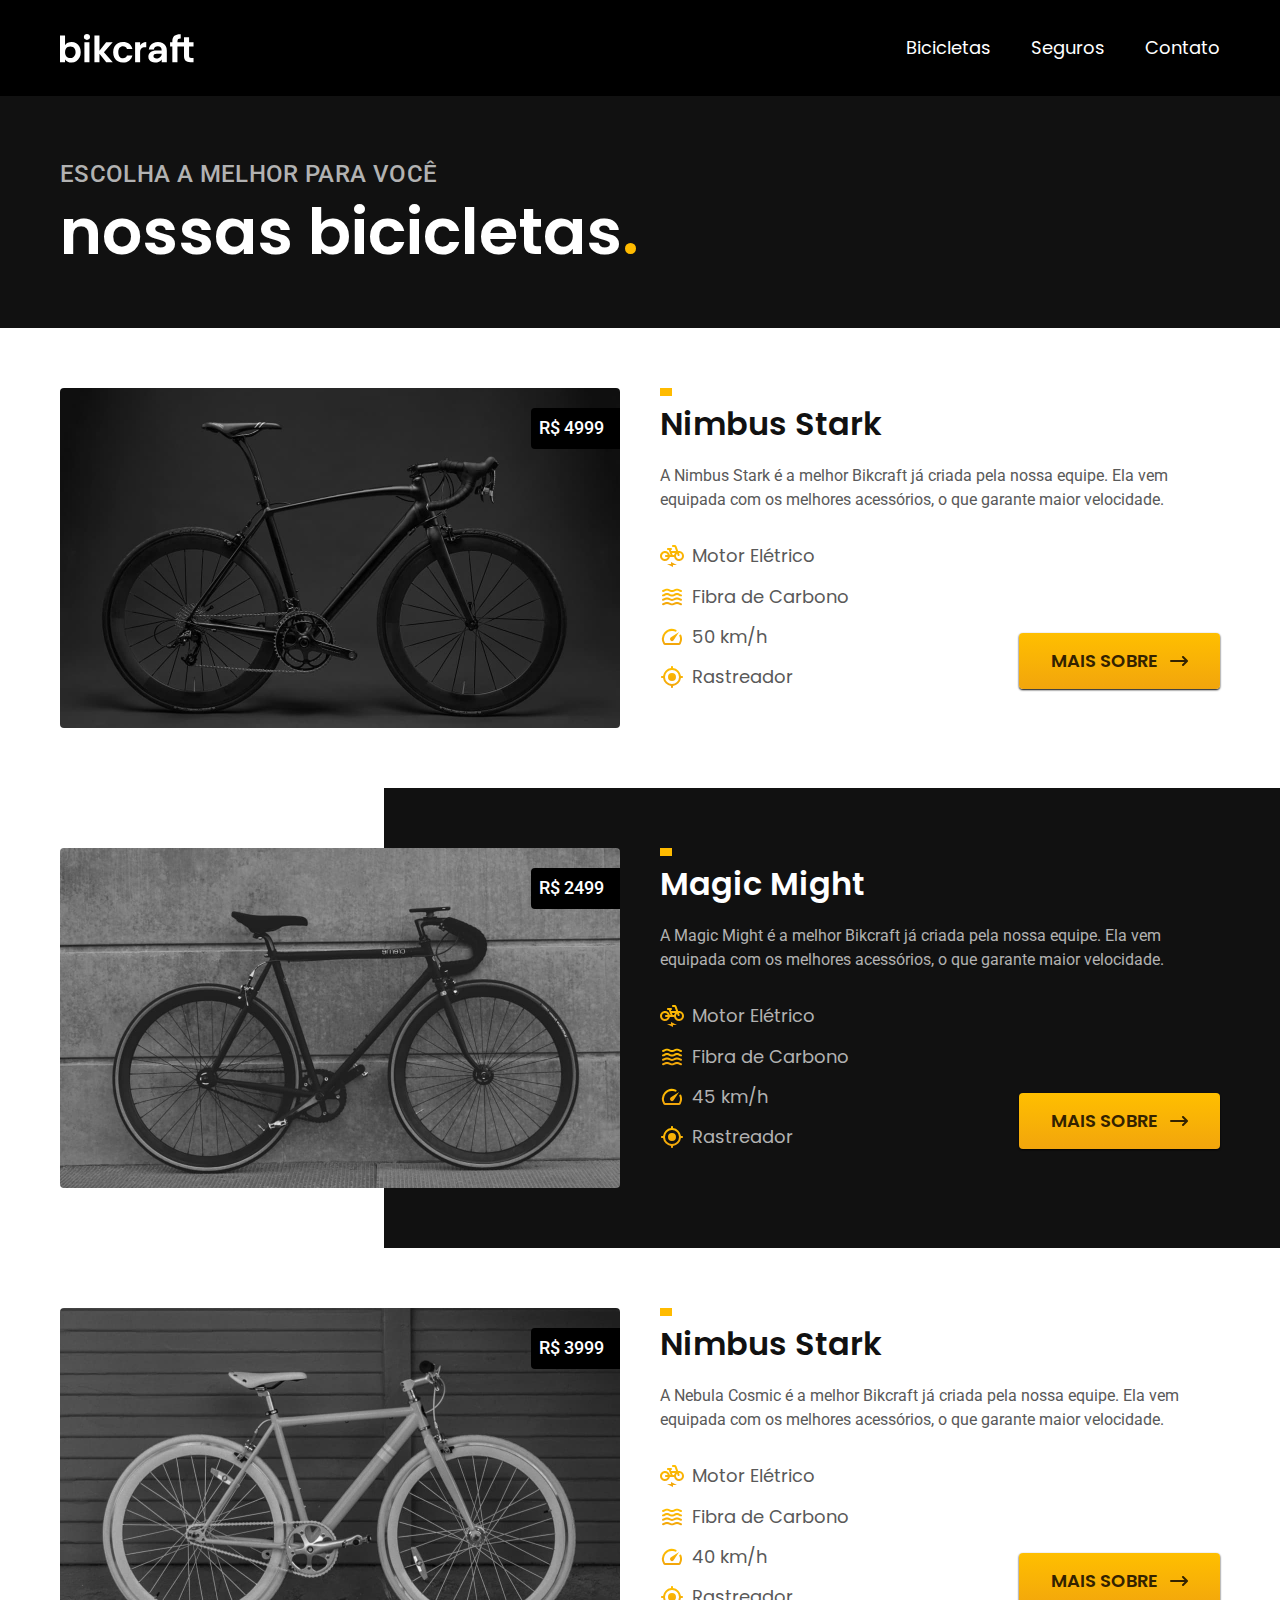
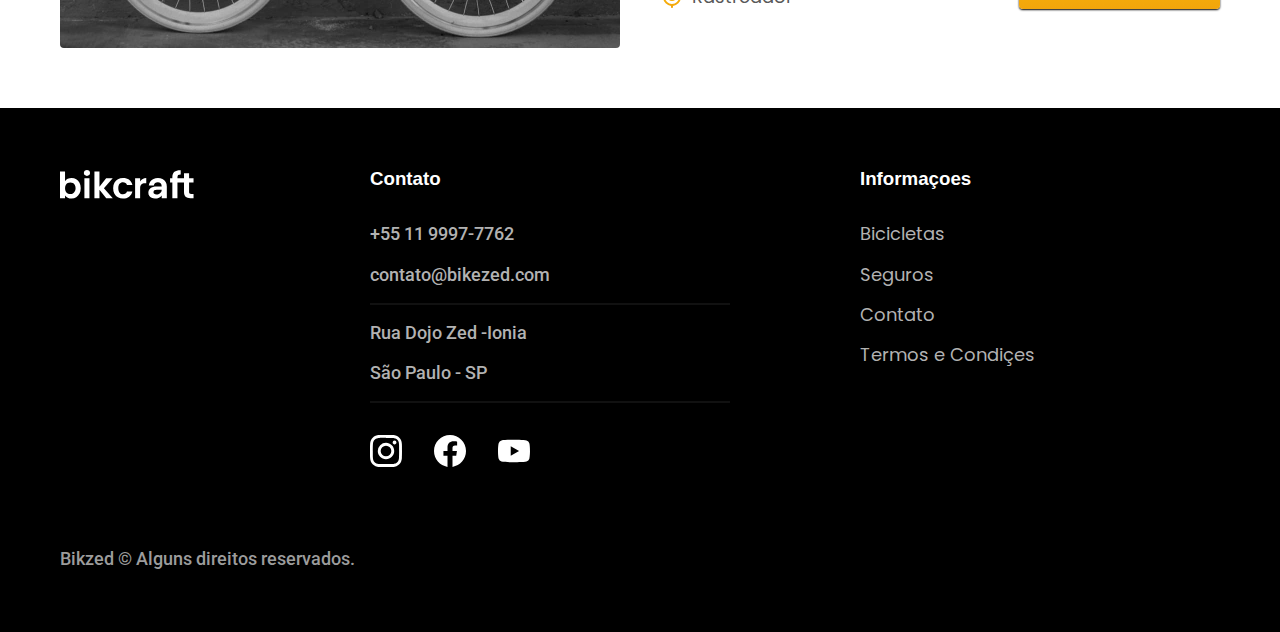
==== bicicletas.html @ a4b007c2 "commit update" ====
<!DOCTYPE html>
<html lang="pt-br">

<head>
  <meta charset="UTF-8">

  <meta name="viewport" content="width=device-width, initial-scale=1.0">
  <title>Bicicletas | Bikzed</title>
  <meta name="description" content="Termos e Condições">

  <link rel="stylesheet" href="./CSS/style.css">

  <link rel="preconnect" href="https://fonts.googleapis.com">
  <link rel="preconnect" href="https://fonts.gstatic.com" crossorigin>
  <link href="https://fonts.googleapis.com/css2?family=Merriweather:wght@900&family=Poppins:wght@400;600&family=Roboto:wght@400;500&display=swap" rel="stylesheet">
</head>

<body id="bicicletas">
  <header class="header-bg">
    <div class="header container">
      <a href="./index.html">
        <img src="./img/bikcraft.svg" alt=" Bikezed">
      </a>

      <nav aria-label="primaria">
        <ul class="header-menu font-1-m cor-0">
          <li> <a href="bicicletas.html">Bicicletas</a></li>
          <li> <a href="/">Seguros </a></li>
          <li> <a href="/">Contato</a></li>
        </ul>
    </div>
    </nav>
  </header>

  <main>
    <div class="titulo-bg">
      <div class="titulo container">
        <p class="font-2-l-b cor-5">ESCOLHA A MELHOR PARA VOCÊ
        </p>
        <h1 class="font-1-xxl cor-0">nossas bicicletas<span class="cor-p1">.</span></h1>
      </div>
    </div>


    <div class="bicicleta container">
      <div class="bicicletas-imagem">
        <img src="./img/bicicletas/nimbus.jpg" alt="Bicicleta-preta">
        <span class="font-2-m cor-0">R$ 4999</span>
      </div>
      <div class="bicicletas-conteudo">
        <h2 class="font-1-xl">Nimbus Stark</h2>
        <p class="font-2-s cor-8">A Nimbus Stark é a melhor Bikcraft já criada pela nossa equipe. Ela vem equipada com os melhores acessórios, o que garante maior velocidade.</p>
        <ul class="font-1-m cor-8">
          <li> <img src="./img/icones/eletrica.svg" alt="">
            Motor Elétrico</li>
          <li> <img src="./img/icones/carbono.svg" alt="">
            Fibra de Carbono</li>
          <li> <img src="./img/icones/velocidade.svg" alt="">
            50 km/h</li>
          <li> <img src="./img/icones/rastreador.svg" alt="">
            Rastreador</li>
        </ul>
        <a class="botao seta" href="/">MAIS SOBRE</a>
      </div>
    </div>



    <div class="bicicletas-bg">
      <div class="bicicleta container">
        <div class="bicicletas-imagem">
          <img src="./img/bicicletas/magic.jpg" alt="Bicicleta-preta">
          <span class="font-2-m cor-0">R$ 2499</span>
        </div>
        <div class="bicicletas-conteudo">
          <h2 class="font-1-xl cor-0">Magic Might</h2>
          <p class="font-2-s cor-5">A Magic Might é a melhor Bikcraft já criada pela nossa equipe. Ela vem equipada com os melhores acessórios, o que garante maior velocidade.</p>
          <ul class="font-1-m cor-5">
            <li> <img src="./img/icones/eletrica.svg" alt="">
              Motor Elétrico</li>
            <li> <img src="./img/icones/carbono.svg" alt="">
              Fibra de Carbono</li>
            <li> <img src="./img/icones/velocidade.svg" alt="">
              45 km/h</li>
            <li> <img src="./img/icones/rastreador.svg" alt="">
              Rastreador</li>
          </ul>
          <a class="botao seta" href="/">MAIS SOBRE</a>
        </div>
      </div>
    </div>



    <div class="bicicleta container">
      <div class="bicicletas-imagem">
        <img src="./img/bicicletas/nebula.jpg" alt="Bicicleta-preta">
        <span class="font-2-m cor-0">R$ 3999</span>
      </div>
      <div class="bicicletas-conteudo">
        <h2 class="font-1-xl">Nimbus Stark</h2>
        <p class="font-2-s cor-8">A Nebula Cosmic é a melhor Bikcraft já criada pela nossa equipe. Ela vem equipada com os melhores acessórios, o que garante maior velocidade.</p>
        <ul class="font-1-m cor-8">
          <li> <img src="./img/icones/eletrica.svg" alt="">
            Motor Elétrico</li>
          <li> <img src="./img/icones/carbono.svg" alt="">
            Fibra de Carbono</li>
          <li> <img src="./img/icones/velocidade.svg" alt="">
            40 km/h</li>
          <li> <img src="./img/icones/rastreador.svg" alt="">
            Rastreador</li>
        </ul>
        <a class="botao seta" href="/">MAIS SOBRE</a>
      </div>
    </div>

  </main>

  <footer class="footer-bg">
    <div class="footer container">
      <img src="./bikcraft.svg" alt="bikezed">

      <div class="footer-contato">
        <h3 class="font-2-lb cor-0">Contato</h3>
        <ul class="cor-5 font-2-m">
          <li> <a href="tel:+551199977762">+55 11 9997-7762</a></li>
          <li> <a href="mailto:contato@bikezed.com"> contato@bikezed.com</a>
          <li>
          <li>Rua Dojo Zed -Ionia </li>
          <li> São Paulo - SP </li>
        </ul>
        <div class="footer-redes">
          <a href="./">
            <img src="./img/redes/instagram.svg" alt="">
          </a>
          <a href="./">
            <img src="./img/redes/facebook.svg" alt="">
          </a>
          <a href="./">
            <img src="./img/redes/youtube.svg" alt="">
          </a>
        </div>
      </div>

      <div class="footer-informacoes">
        <h3 class="font-2-lb cor-0">Informaçoes</h3>
        <nav>
          <ul class="font-1-m cor-5">
            <li> <a href="/">Bicicletas</a></li>
            <li> <a href="/">Seguros </a></li>
            <li> <a href="/">Contato</a></li>
            <li> <a href="/">Termos e Condiçes</a></li>
          </ul>
        </nav>
      </div>
      <p class="font-2-m cor-6 footer-copy">Bikzed © Alguns direitos reservados.</p>
    </div>
  </footer>
</body>

</html>
---- CSS/style.css ----
@import "./global/global.css";
@import "./global/header.css";
@import "./global/footer.css";

/*utilidades*/
@import "./utilidades/componentes.css";
@import "./utilidades/tipografia.css";
@import "./utilidades/cores.css";

/*home*/
@import "./home/introducao.css";
@import "./home/tecnologia.css";
@import "./home/parceiros.css";
@import "./home/depoimento.css";

/* Bicicletas*/
@import "./bicicletas/bicicletas-lista.css";
@import "./bicicletas/bicicletas.css";
/* seguros*/
@import "./seguros/seguros.css";

/*Termos*/
@import "./termos/termos.css";
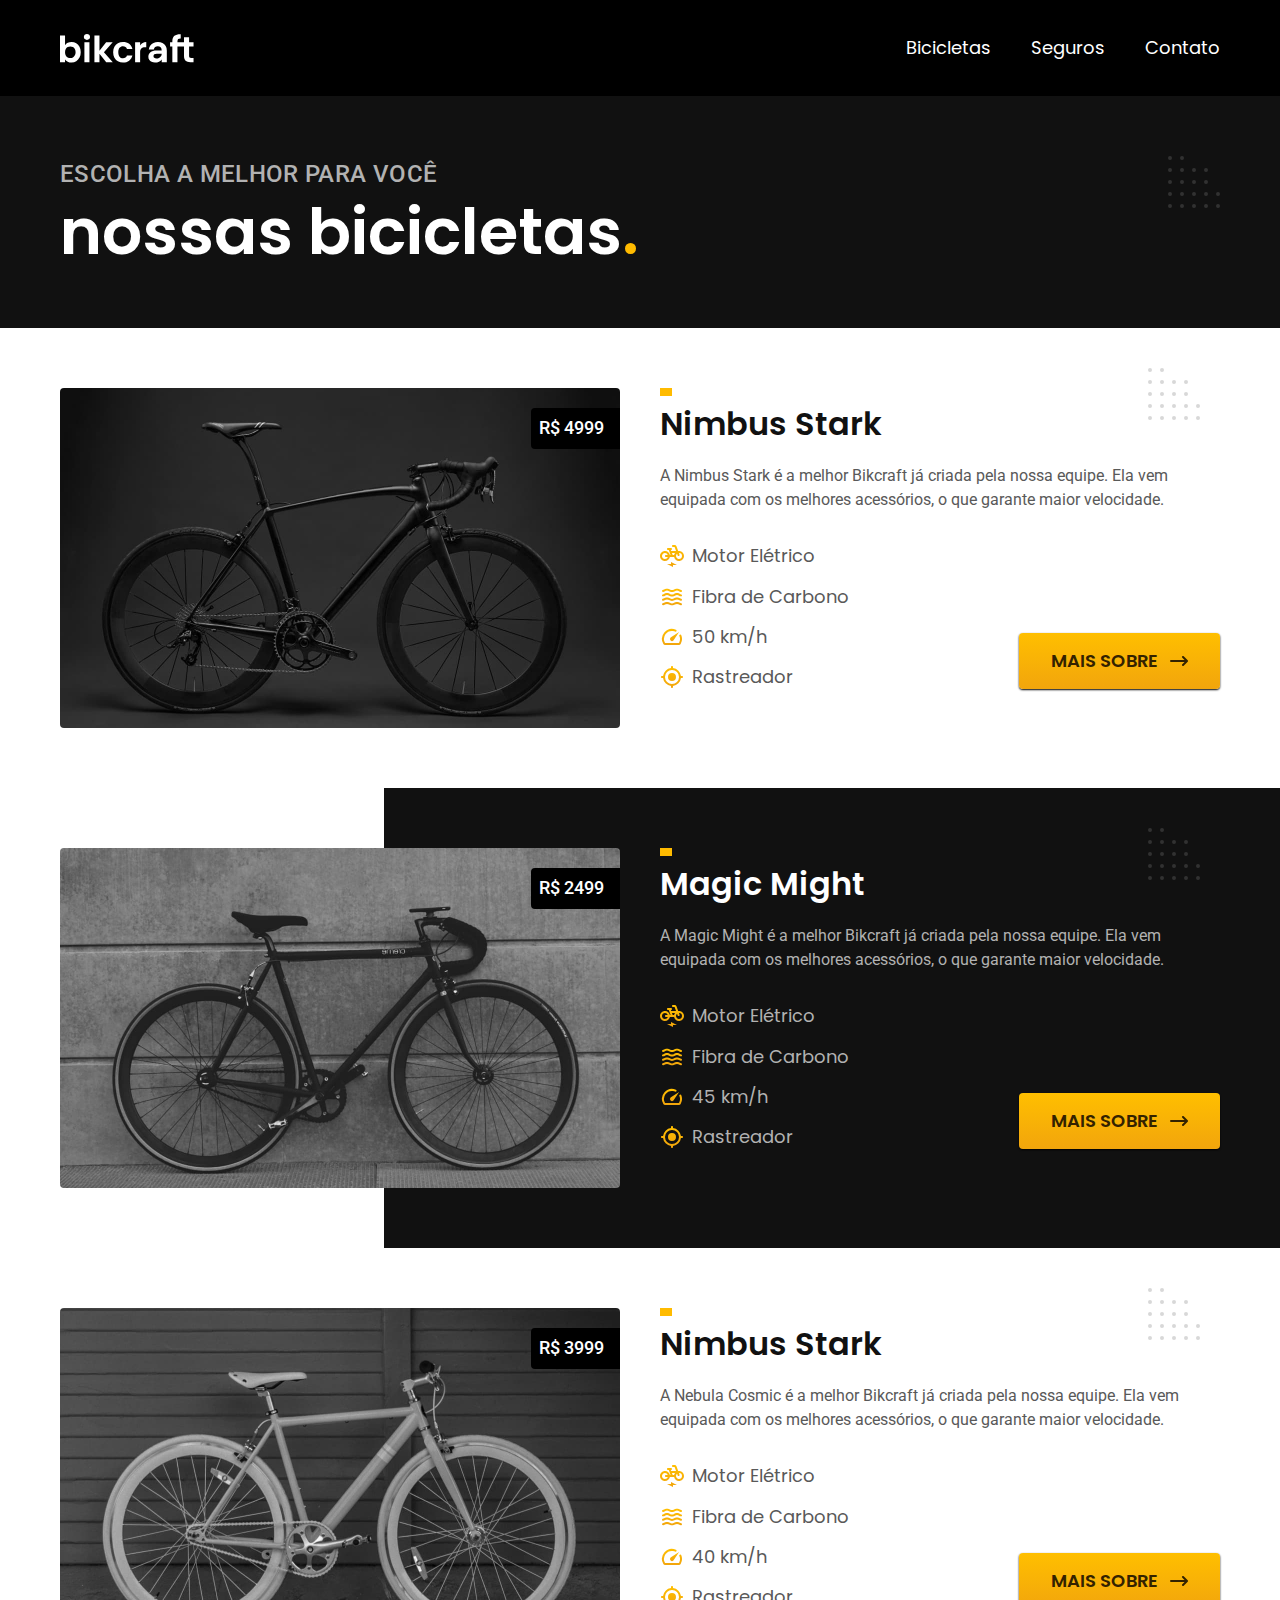
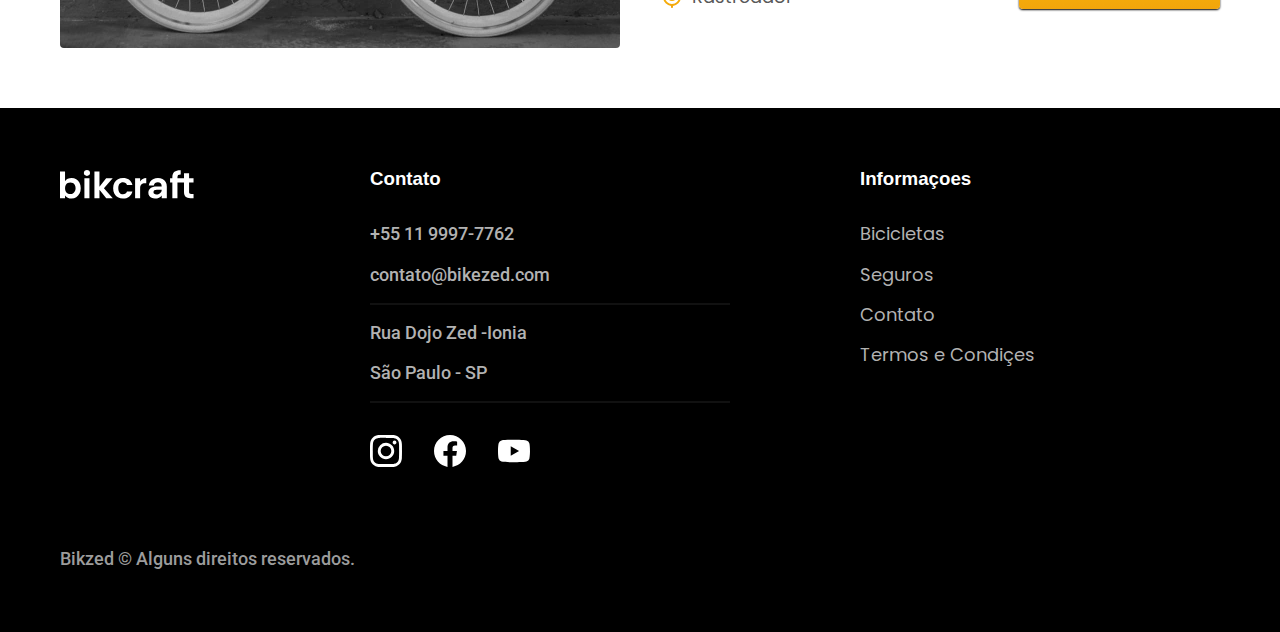
==== commit d0acd068: "commit detalhes" ====
--- a/bicicletas.html
+++ b/bicicletas.html
@@ -8,6 +8,7 @@
   <title>Bicicletas | Bikzed</title>
   <meta name="description" content="Termos e Condições">
 
+  <link rel="preload" href="./CSS/style.css" as="style">
   <link rel="stylesheet" href="./CSS/style.css">
 
   <link rel="preconnect" href="https://fonts.googleapis.com">
@@ -24,9 +25,9 @@
 
       <nav aria-label="primaria">
         <ul class="header-menu font-1-m cor-0">
-          <li> <a href="bicicletas.html">Bicicletas</a></li>
-          <li> <a href="/">Seguros </a></li>
-          <li> <a href="/">Contato</a></li>
+          <li> <a href="./bicicletas.html">Bicicletas</a></li>
+          <li> <a href="./seguros.html">Seguros </a></li>
+          <li> <a href="/contato.html">Contato</a></li>
         </ul>
     </div>
     </nav>
@@ -60,7 +61,7 @@
           <li> <img src="./img/icones/rastreador.svg" alt="">
             Rastreador</li>
         </ul>
-        <a class="botao seta" href="/">MAIS SOBRE</a>
+        <a class="botao seta" href="./bicicleta/nimbus.html">MAIS SOBRE</a>
       </div>
     </div>
 
@@ -85,7 +86,7 @@
             <li> <img src="./img/icones/rastreador.svg" alt="">
               Rastreador</li>
           </ul>
-          <a class="botao seta" href="/">MAIS SOBRE</a>
+          <a class="botao seta" href="./bicicleta/magic.html">MAIS SOBRE</a>
         </div>
       </div>
     </div>
@@ -110,7 +111,7 @@
           <li> <img src="./img/icones/rastreador.svg" alt="">
             Rastreador</li>
         </ul>
-        <a class="botao seta" href="/">MAIS SOBRE</a>
+        <a class="botao seta" href="./bicicleta/nebula.html">MAIS SOBRE</a>
       </div>
     </div>
 
@@ -146,10 +147,10 @@
         <h3 class="font-2-lb cor-0">Informaçoes</h3>
         <nav>
           <ul class="font-1-m cor-5">
-            <li> <a href="/">Bicicletas</a></li>
-            <li> <a href="/">Seguros </a></li>
-            <li> <a href="/">Contato</a></li>
-            <li> <a href="/">Termos e Condiçes</a></li>
+            <li> <a href="./bicicletas.html">Bicicletas</a></li>
+            <li> <a href="./seguros.html">Seguros </a></li>
+            <li> <a href="./contato.html">Contato</a></li>
+            <li> <a href="./termos.html">Termos e Condiçes</a></li>
           </ul>
         </nav>
       </div>
--- a/CSS/style.css
+++ b/CSS/style.css
@@ -6,6 +6,7 @@
 @import "./utilidades/componentes.css";
 @import "./utilidades/tipografia.css";
 @import "./utilidades/cores.css";
+@import "./utilidades/formulario.css";
 
 /*home*/
 @import "./home/introducao.css";
@@ -16,8 +17,22 @@
 /* Bicicletas*/
 @import "./bicicletas/bicicletas-lista.css";
 @import "./bicicletas/bicicletas.css";
+
+/* Bicicleta*/
+@import "../bicicleta/bicicleta.css";
+@import "../bicicleta/seguro.css";
+
 /* seguros*/
 @import "./seguros/seguros.css";
+@import "./seguros/vantagens.css";
+@import "./seguros/perguntas.css";
+
+/*contato*/
+@import "./contato/contato.css";
+@import "./contato/lojas.css";
+
+/*orcamento*/
+@import "./orcamento/orcamento.css";
 
 /*Termos*/
 @import "./termos/termos.css";
--- a/CSS/style.css
+++ b/CSS/style.css
@@ -6,6 +6,7 @@
 @import "./utilidades/componentes.css";
 @import "./utilidades/tipografia.css";
 @import "./utilidades/cores.css";
+@import "./utilidades/formulario.css";
 
 /*home*/
 @import "./home/introducao.css";
@@ -16,8 +17,22 @@
 /* Bicicletas*/
 @import "./bicicletas/bicicletas-lista.css";
 @import "./bicicletas/bicicletas.css";
+
+/* Bicicleta*/
+@import "../bicicleta/bicicleta.css";
+@import "../bicicleta/seguro.css";
+
 /* seguros*/
 @import "./seguros/seguros.css";
+@import "./seguros/vantagens.css";
+@import "./seguros/perguntas.css";
+
+/*contato*/
+@import "./contato/contato.css";
+@import "./contato/lojas.css";
+
+/*orcamento*/
+@import "./orcamento/orcamento.css";
 
 /*Termos*/
 @import "./termos/termos.css";
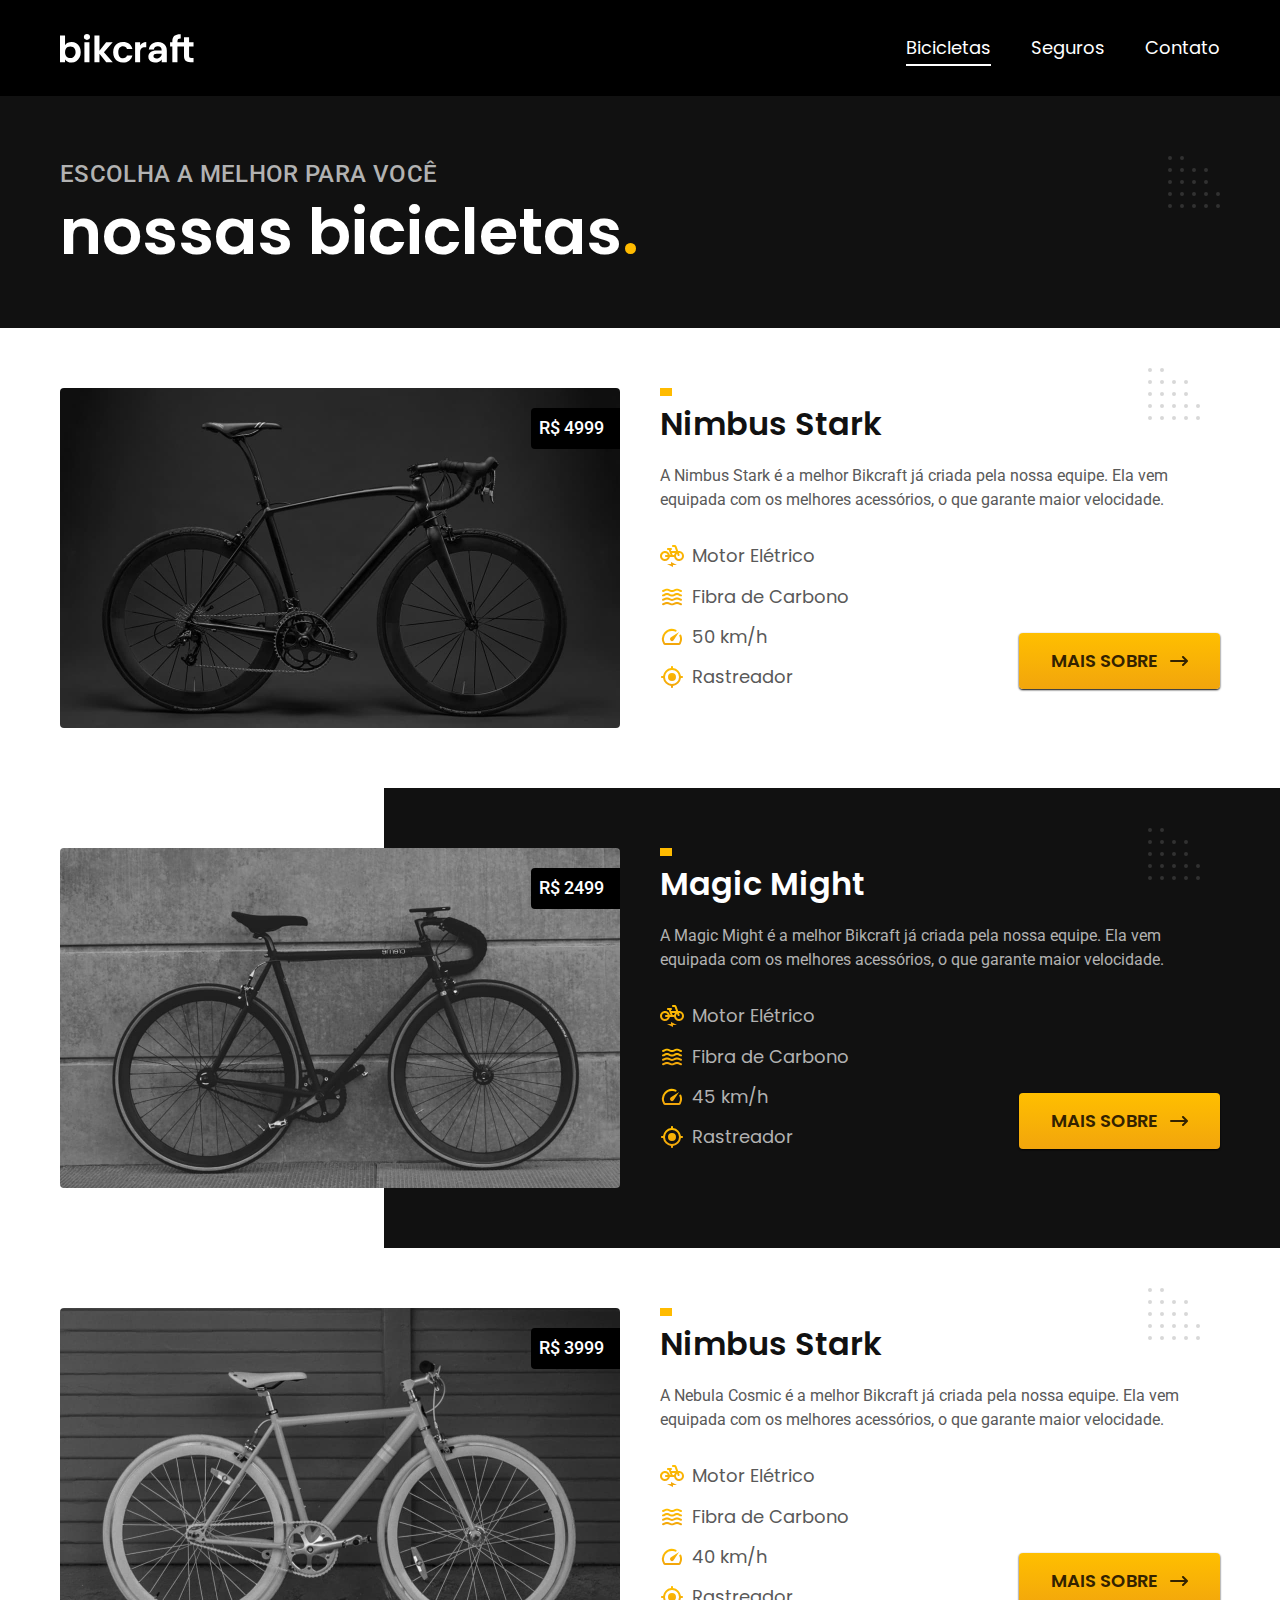
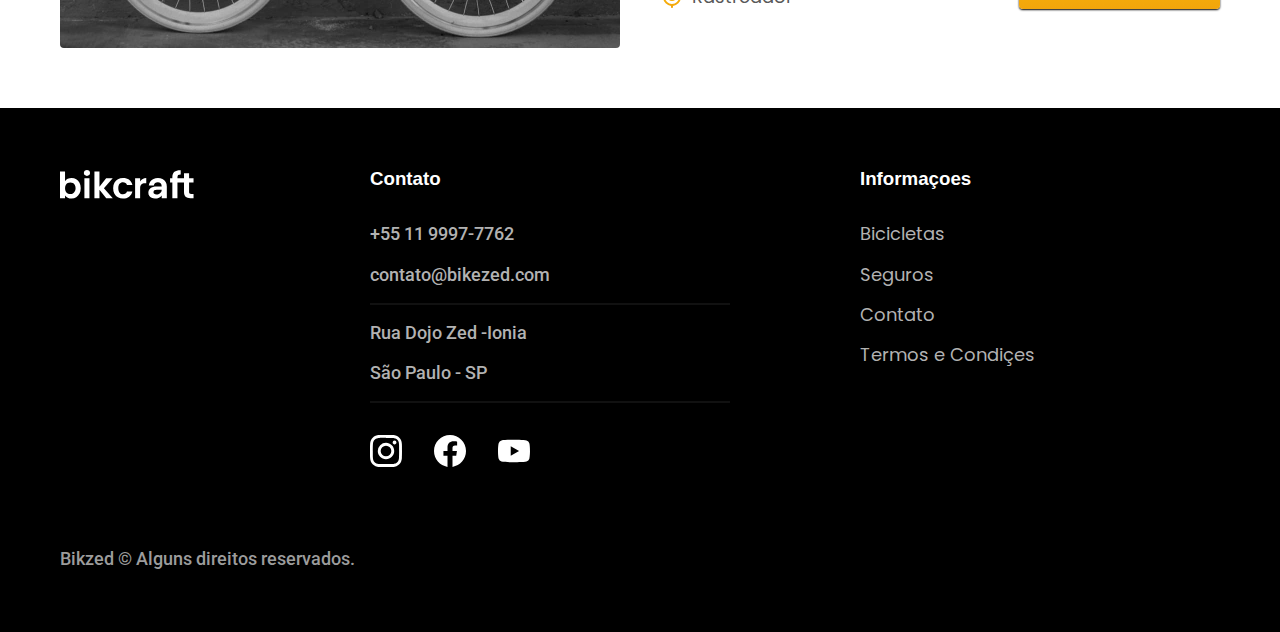
==== commit 29a3cfd8: "commit javascript" ====
--- a/bicicletas.html
+++ b/bicicletas.html
@@ -157,6 +157,7 @@
       <p class="font-2-m cor-6 footer-copy">Bikzed © Alguns direitos reservados.</p>
     </div>
   </footer>
+  <script src="./js/script.js"></script>
 </body>
 
 </html>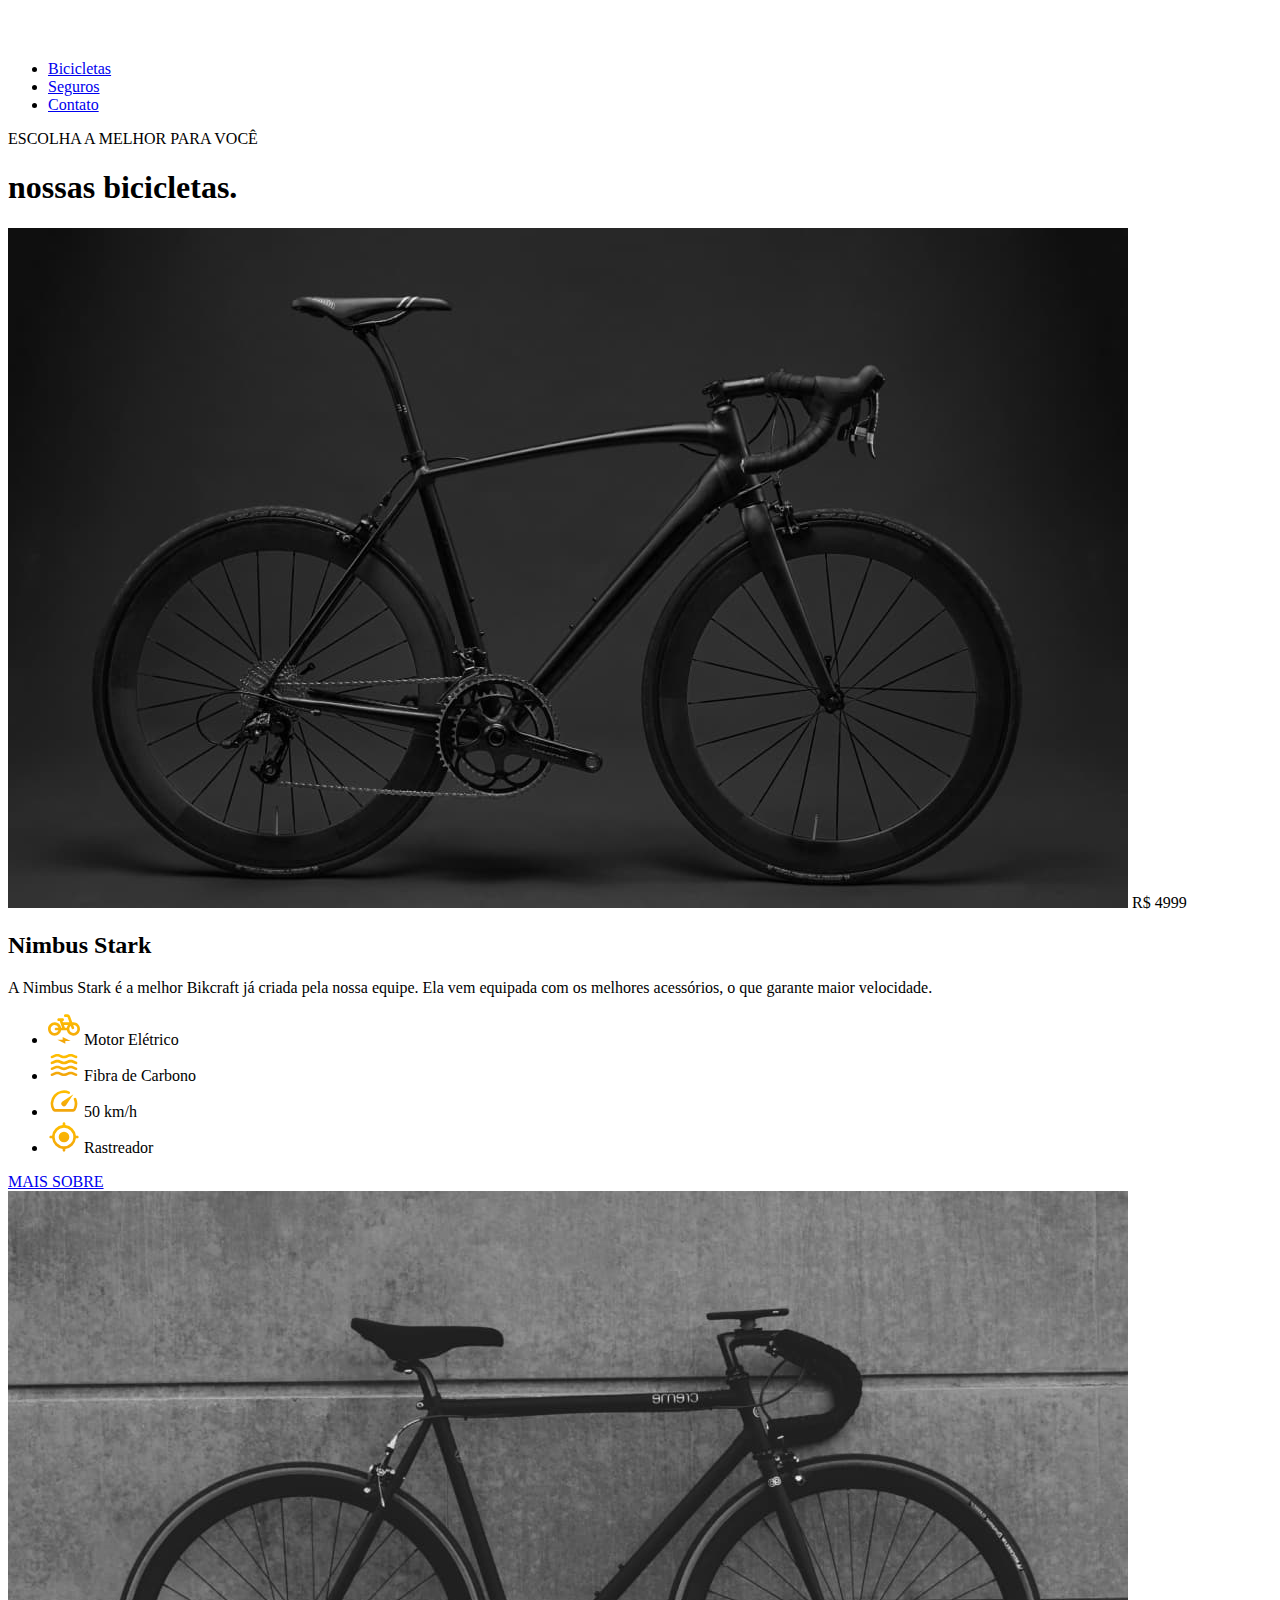
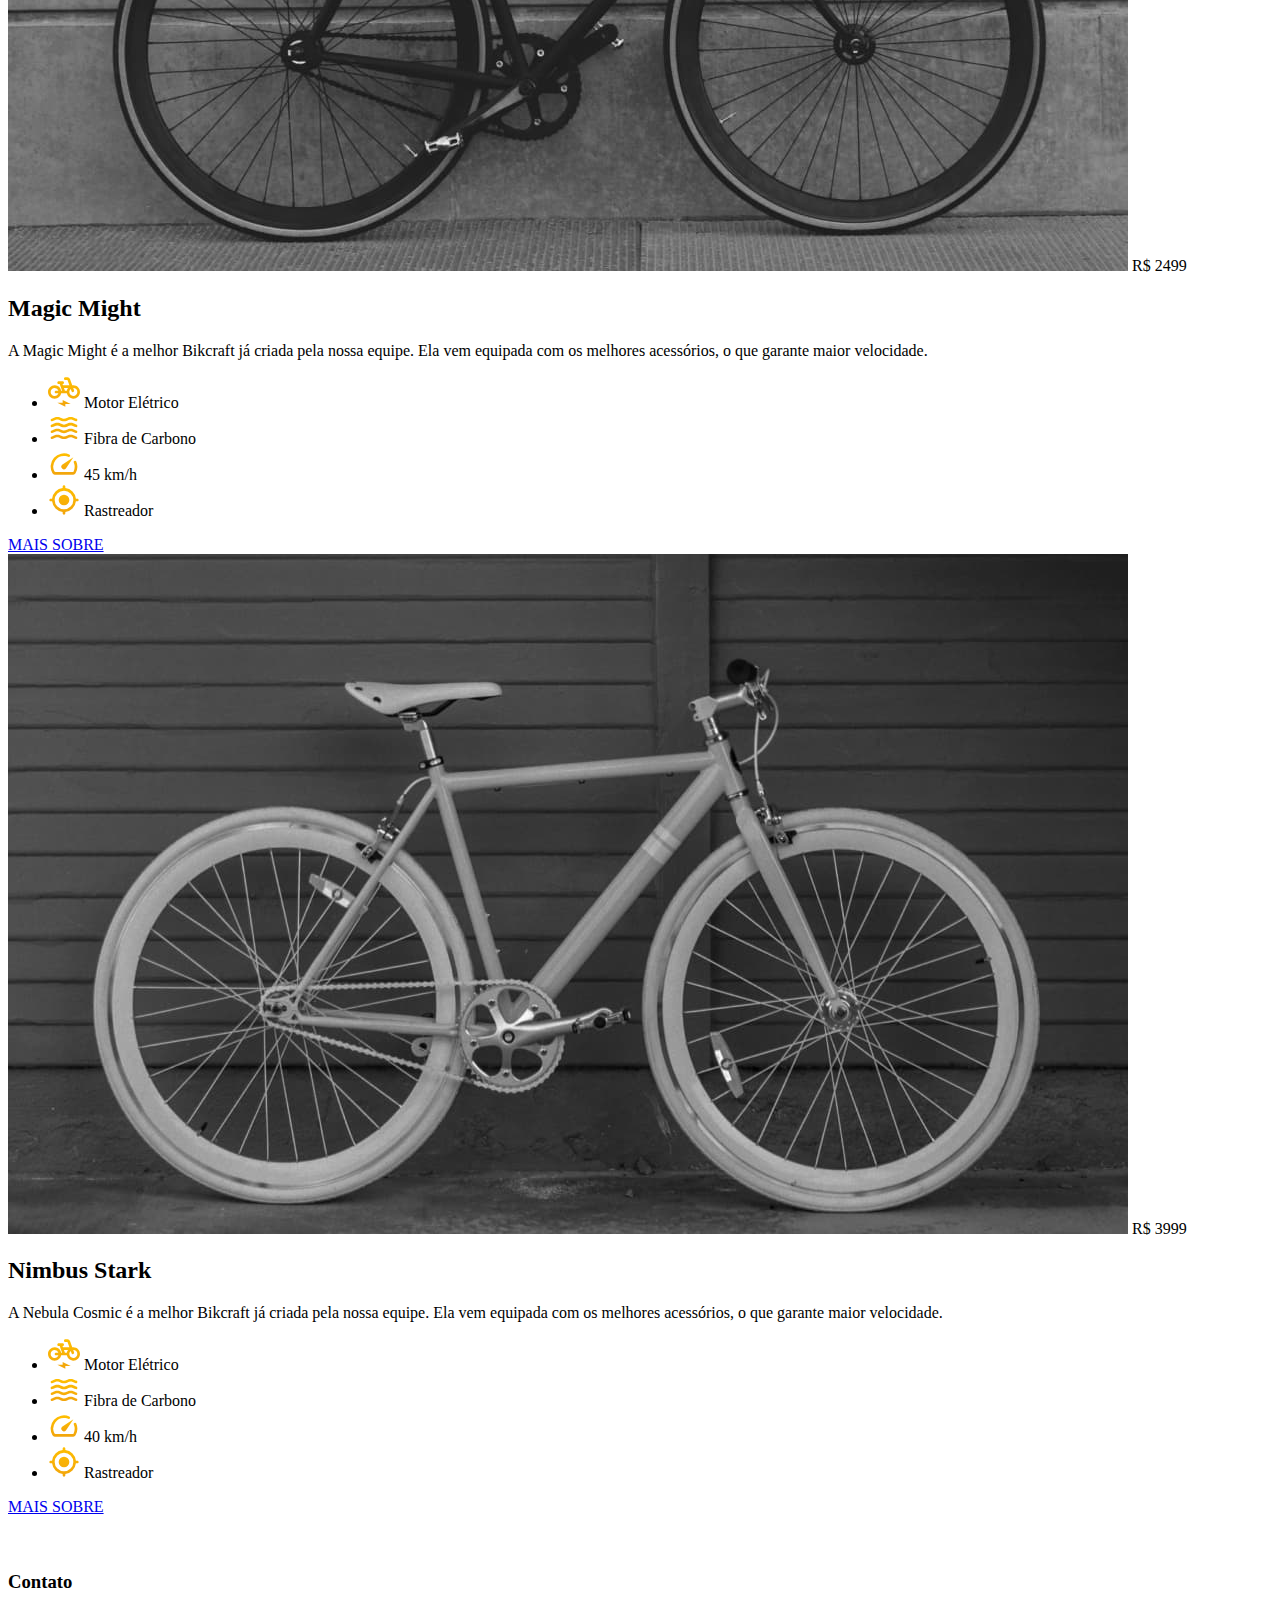
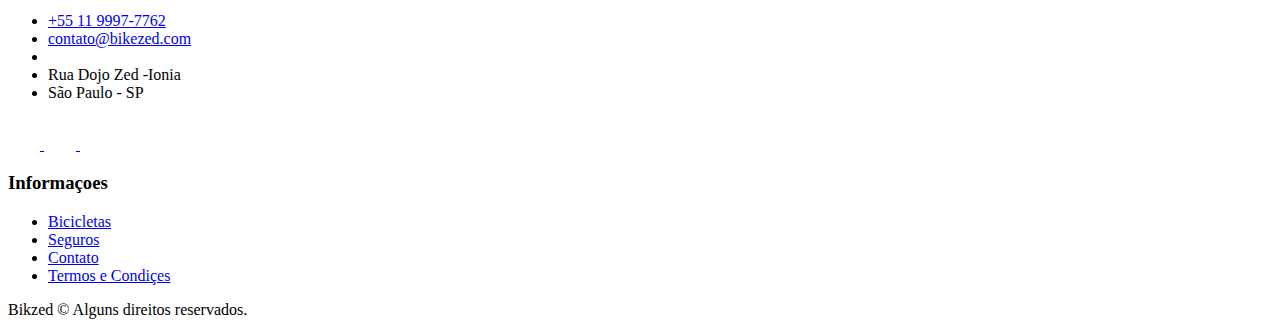
==== commit 2280929d: "commit otimizado" ====
--- a/bicicletas.html
+++ b/bicicletas.html
@@ -8,12 +8,35 @@
   <title>Bicicletas | Bikzed</title>
   <meta name="description" content="Termos e Condições">
 
-  <link rel="preload" href="./CSS/style.css" as="style">
-  <link rel="stylesheet" href="./CSS/style.css">
+
+
+
+  <link rel="stylesheet" href="./css/style.min.css
+">
+
+
+
+
+
+
+
+  <link rel="stylesheet" href="./css/style.min.css
+">
+
+
+
+
+  <link rel="icon" href="./favicon.svg" type="image/svg+xml">
+
+
+  <link rel="icon" href="./favicon.svg" type="image/svg+xml">
 
   <link rel="preconnect" href="https://fonts.googleapis.com">
   <link rel="preconnect" href="https://fonts.gstatic.com" crossorigin>
   <link href="https://fonts.googleapis.com/css2?family=Merriweather:wght@900&family=Poppins:wght@400;600&family=Roboto:wght@400;500&display=swap" rel="stylesheet">
+  <script>
+    document.documentElement.classList.add('js');
+  </script>
 </head>
 
 <body id="bicicletas">
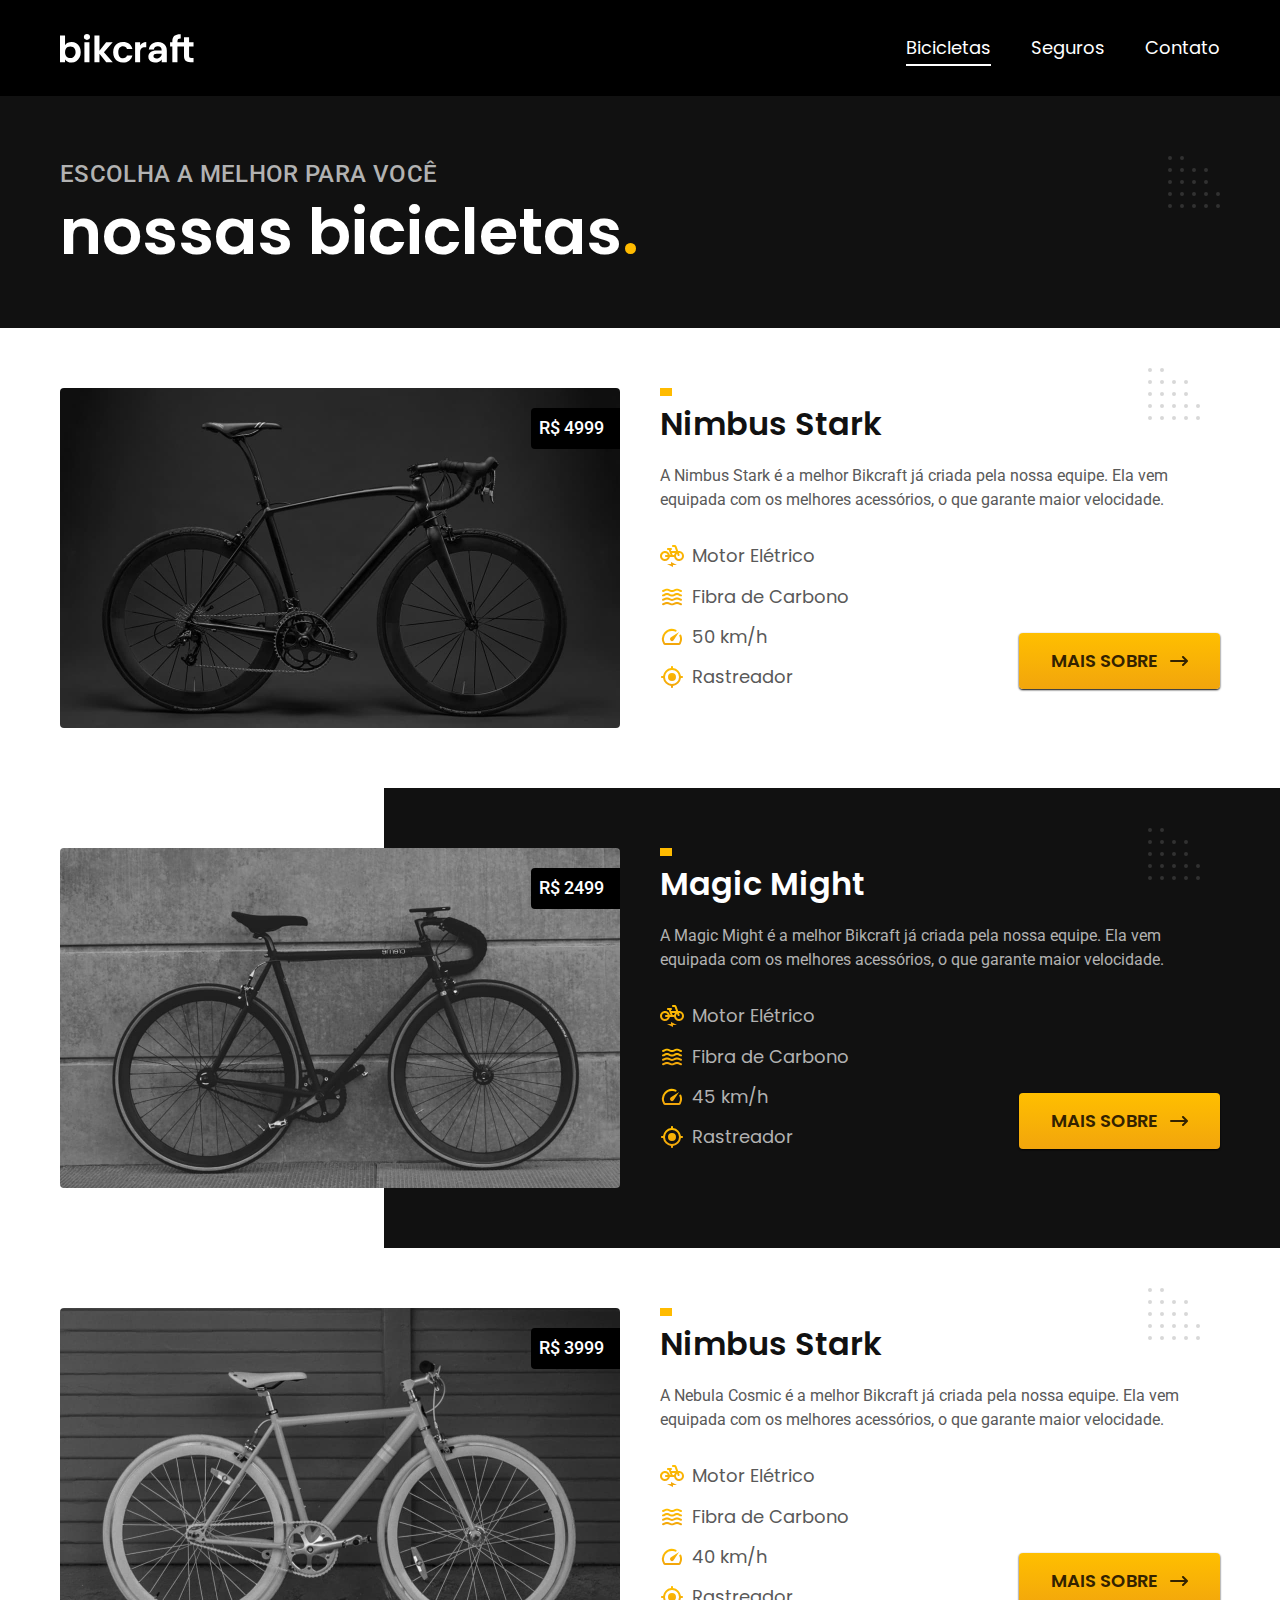
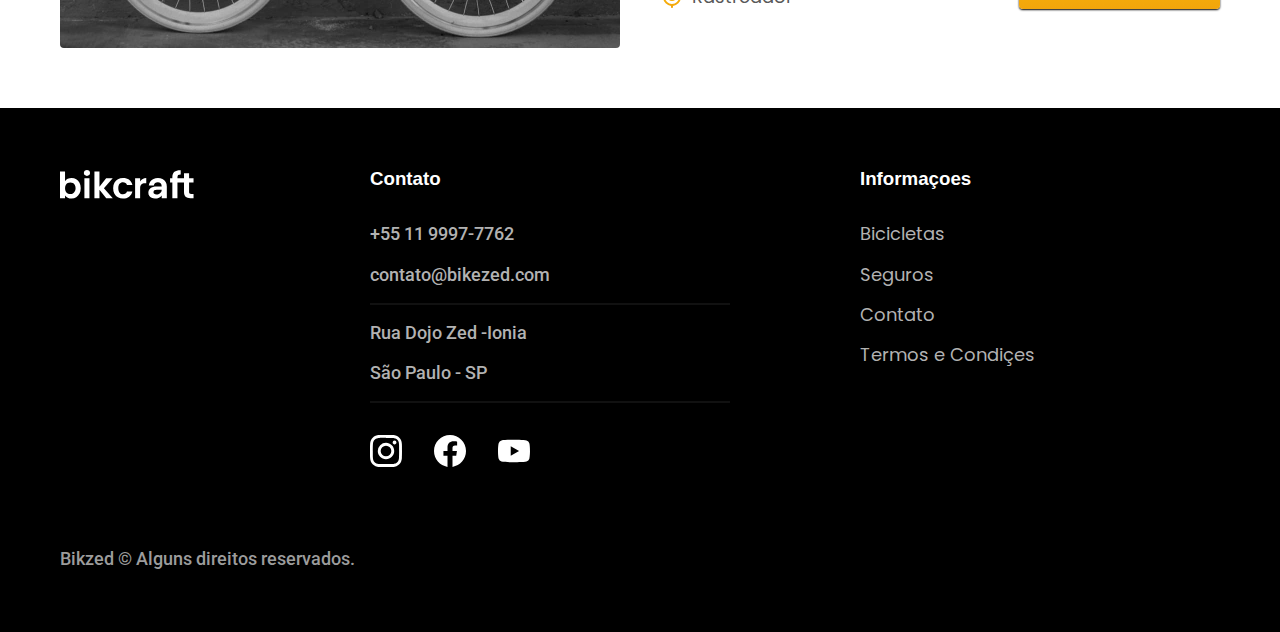
==== commit f330d1c7: "commit final" ====
--- a/bicicletas.html
+++ b/bicicletas.html
@@ -11,8 +11,7 @@
 
 
 
-  <link rel="stylesheet" href="./css/style.min.css
-">
+  <link rel="stylesheet" href="./CSS/style.min.css">
 
 
 
@@ -20,8 +19,7 @@
 
 
 
-  <link rel="stylesheet" href="./css/style.min.css
-">
+  <link rel="stylesheet" href="./CSS/style.min.css">
 
 
 
--- a/CSS/style.min.css
+++ b/CSS/style.min.css
@@ -0,0 +1 @@
+body{margin:0;font-family:Arial,Helvetica,sans-serif;color:#111}blockquote,dd,h1,h2,h3,p,ul{margin:0}ul{padding:0;list-style:none}a{text-decoration:none;color:inherit}img{max-width:100%;display:block}img[src$=jpg]{border-radius:4px}.header-bg{background-color:var(--cor-12)}.header{display:flex;flex-wrap:wrap;gap:20px;justify-content:space-between;align-items:center;padding-top:20px;padding-bottom:20px}.header-menu{display:flex;flex-wrap:wrap;gap:40px}.header-menu a{display:inline-block;padding:16px 0;position:relative}.header-menu a::after{content:"";display:block;height:2px;width:0%;background-color:var(--cor-0);margin-top:4px;transition:.3s;position:absolute}.header-menu a.ativo::after,.header-menu a:hover::after{width:100%}@media (max-width:800px){.header-menu{gap:20px}.header-menu a{background:var(--cor-11);padding:12px 16px;border-radius:4px}.header-menu a:hover{background-color:var(--cor-10)}.header-menu a::after{display:none}}@media (max-width:600px){.header-menu{gap:12px}.header-menu a{padding:8px 12px;font-size:14px}}.footer-bg{background-color:var(--cor-12)}.footer{display:grid;grid-template-columns:3fr 5fr 4fr;gap:40px;padding-top:60px;padding-bottom:60px}.footer h3{margin-bottom:32px}.footer-contato ul{margin-bottom:32px}.footer-contato li:nth-child(2):after,.footer-contato li:nth-child(5):after{content:"";display:block;max-width:360px;height:2px;background:var(--cor-11);margin-top:16px}.footer li{margin-bottom:16px}.footer-redes{display:flex;gap:32px}.footer a:hover{color:var(--cor-0)}.footer-copy{grid-column:1/-1;margin-top:40px}@media (max-width:800px){.footer>img{display:none}.footer{grid-template-columns:1fr 1fr}}@media (max-width:600px){.footer{grid-template-columns:1fr;gap:60px}.footer-copy{margin-top:0}}.container{box-sizing:border-box;max-width:1200px;padding-left:20px;padding-right:20px;margin-left:auto;margin-right:auto}.botao{display:inline-block;padding:16px 32px;background:linear-gradient(#ffbf00,#f2a50c);border-radius:4px;box-shadow:0 1px 2px #000;text-transform:uppercase;color:#320;font:600 1.125rem/1.35 Poppins,sans-serif;max-width:max-content;border:none;cursor:pointer}.botao:hover{background:linear-gradient(#ffb60d,#e59317)}.botao.secundario{background:var(--cor-10);color:var(--cor-2)}.botao.secundario:hover{background:var(--cor-9)}.botao.seta{display:flex;align-items:center}.botao.seta::after{content:"";display:inline-block;width:18px;height:10px;margin-left:12px;background:url(../img/icones/seta.svg);transition:transform .2s}.botao.seta:hover:after{transform:translateX(4px)}@media (max-width:600px){.botao{padding:12px 16px;font-size:1rem}}.link{display:inline-block;color:var(--cor-p1);font-size:1.5rem;font-weight:1.5;font-weight:500;font-family:Poppins,sans-serif;text-transform:uppercase}.link::after{content:"";display:block;width:100%;height:4px;background-color:currentColor}.link:hover{color:var(--cor-0)}.titulo-bg{background:var(--cor-11);padding-top:60px;padding-bottom:60px}.titulo{background:url(../img/dec/top-right.svg) no-repeat top right 20px}.titulo p{margin-bottom:4px}@media (max-width:800px){.titulo-bg{padding-top:40px;padding-bottom:40px}.titulo p{font-size:1rem;text-transform:lowercase;font-weight:400}}.font-1-xs{font:400 0.75rem/1.35 Poppins,sans-serif}.font-2-xs{font:400 0.875rem/1.43 Roboto,sans-serif}.font-1-s{font:400 1rem/1.5 Poppins,sans-serif}.font-2-s{font:400 1rem/1.5 Roboto,sans-serif}.font-1-m,.font-1-m-b{font:400 1.125rem/1.35 Poppins,sans-serif}.font-1-m-b{font-weight:600}.font-2-m{font:500 1.125rem/1.35 Roboto,sans-serif}.font-1-l{font:400 1.5rem/1.5 Poppins,sans-serif}.font-2-l,.font-2-l-b{font:400 1.5rem/1.5 Roboto,sans-serif}.font-2-l-b{font-weight:500;letter-spacing:.015em;text-transform:uppercase}.font-1-xl{font:600 2rem/1.25 Poppins,sans-serif}.font-2-xl{font:500 2rem/1.25 Roboto,sans-serif}.font-1-xxl{font:600 4rem/1.125 Poppins,sans-serif}@media (max-width:1200px){.font-1-xxl{font-size:3rem}.font-2-l,.font-2-l-b{font-size:1.125rem}}@media (max-width:800px){.font-1-xxl{font-size:2rem}.font-1-xl,.font-2-xl{font-size:1.5rem}}:root{--cor-0:#ffffff;--cor-1:#f7f7f7;--cor-2:#ededed;--cor-3:#dedede;--cor-4:#cccccc;--cor-5:#b2b2b2;--cor-6:#9c9c9c;--cor-7:#717171;--cor-8:#595959;--cor-9:#404040;--cor-10:#2e2e2e;--cor-11:#111111;--cor-12:#000000;--cor-p1:#ffbb00;--cor-p2:#e4a30b;--cor-p3:#a66f00;--cor-p4:#664400;--cor-p5:#332200}.cor-0{color:var(--cor-0)}.cor-1{color:var(--cor-1)}.cor-2{color:var(--cor-2)}.cor-3{color:var(--cor-3)}.cor-4{color:var(--cor-4)}.cor-5{color:var(--cor-5)}.cor-6{color:var(--cor-6)}.cor-7{color:var(--cor-7)}.cor-8{color:var(--cor-8)}.cor-9{color:var(--cor-9)}.cor-10{color:var(--cor-9)}.cor-11{color:var(--cor-11)}.cor-12{color:var(--cor-12)}.cor-p1{color:var(--cor-p1)}.cor-p2{color:var(--cor-p2)}.cor-p3{color:var(--cor-p3)}.cor-p4{color:var(--cor-p4)}.cor-p5{color:var(--cor-p5)}.js.fadeInDown{transform:translate3d(0,-20px,0)}.js .fadeInUp{transform:translate3d(0,20px,0)}.js .fadeInRight{transform:translate3d(20px,0,0)}.js .fadeInLeft{transform:translate3d(-20px,0,0)}.js [data-anime]{opacity:0}.js .anime{opacity:1;transform:none;transition:transform .8s,opacity .8s}.form{display:grid;grid-template-columns:1fr 1fr;gap:20px}.form label{display:block;font:400 1rem/1.5 Poppins,sans-serif;margin-bottom:4px}.form input[type=email],.form input[type=text],.form textarea{font:400 1rem/1.5 Roboto,sans-serif;background:var(--cor-1);border:1px solid var(--cor-3);padding:12px;border-radius:4px;width:100%;box-sizing:border-box}.form .col-2{grid-column:span 2}.form input[type=email]:focus,.form input[type=text]:focus,.form textarea:focus{outline:0;border-color:var(--cor-p1);background:var(--cor-0);box-shadow:0 0 0 2px #fea}@media (max-width:600px){.form{grid-template-columns:1fr}.form .col-2{grid-column:1}}.introducao-bg{background:var(--cor-12) url(../img/dec/bottom-left.svg) no-repeat bottom 160px left 20px;box-shadow:inset 0 -120px #fff}.introducao{display:grid;grid-template-columns:1fr 1fr;gap:0 40px}.introducao-conteudo{align-self:end;padding-bottom:200px}.introducao img{width:100%;height:100%;object-fit:cover;border-radius:4px}.introducao h1{margin-bottom:32px}.introducao p{margin-bottom:20px}@media (max-width:1200px){.introducao h1{font-size:48px}.introducao p{font-size:18px}}@media (max-width:800px){.introducao-bg{background:var(--cor-11);padding-top:40px;box-shadow:inset 0 -60px #fff}.introducao{grid-template-columns:1fr;gap:32px}.introducao-conteudo{padding-bottom:0}.introducao h1{font-size:32px;margin-bottom:16px}.introducao img{height:300px;width:100%}}.tecnologia-bg{background-color:var(--cor-11);box-shadow:inset 0 80px var(--cor-0),inset 0 -80px var(--cor-0)}.tecnologia{display:grid;grid-template-columns:1fr 1fr;gap:40px}.tecnologia-imagem img{width:100%;height:100%;object-fit:cover;object-position:left}.tecnologia-conteudo{padding-top:160px;padding-bottom:160px}.tecnologia-conteudo>span{display:block;margin-bottom:20px}.tecnologia-conteudo h2{margin-bottom:32px}.tecnologia-conteudo>p{margin-bottom:20px}.tecnologia a{margin-bottom:80px}.tecnologia-vantagens{display:flex;gap:40px}.tecnologia-vantagens h3{margin-bottom:8px;width:max-content}.tecnologia-vantagens img{width:24px;margin-bottom:8px}@media (max-width:800px){.tecnologia-bg{box-shadow:initial}.tecnologia{grid-template-columns:1fr}.tecnologia-conteudo{padding-top:60px;padding-bottom:60px}.tecnologia-imagem{display:none}.tecnologia a{margin-bottom:60px}}@media (max-width:600px){.tecnologia-vantagens{flex-direction:column}}.parceiros{padding-top:60px;padding-bottom:120px}.parceiros h2{margin-bottom:60px}.parceiros ul{max-width:1400px;display:grid;grid-template-columns:repeat(4,1fr);margin:0 auto}.parceiros li{display:flex;padding:32px;border-left:2px solid var(--cor-2)}.parceiros img{margin:auto}.parceiros li:first-child,.parceiros li:nth-child(5){border-left:none}.parceiros li:nth-child(n+5){border-top:2px solid var(--cor-2)}@media (max-width:800px){.parceiros{padding-bottom:60px}.parceiros li{display:flex;padding:20px}.parceiros h2{margin-bottom:20px}.parceiros ul{grid-template-columns:repeat(2,1fr)}.parceiros li:nth-child(n+3){border-top:2px solid var(--cor-2)}.parceiros li:nth-child(odd){border-left:none}}.depoimento{display:grid;grid-template-columns:1fr 1fr;background-color:var(--cor-p1);overflow:hidden;max-height:1000px}.depoimento img{width:100%;height:100%;object-fit:cover;border-radius:0}.depoimento-conteudo{padding:40px 40px 80px 80px;align-self:end;background:url(../img/dec/bottom-right-p.svg) no-repeat bottom 40px right 40px}.depoimento-conteudo p{max-width:32ch;font-family:Merriweather,serif;font-style:italic;font-weight:900;margin-bottom:32px;position:relative}.depoimento p::before{content:"“";font-size:5rem;color:var(--cor-p2);position:absolute;left:-65px;top:-20px}.depoimento p::after{content:"”";font-size:5rem;color:var(--cor-p2);position:absolute}@media (max-width:800px){.depoimento{grid-template-columns:1fr;text-align:center}.depoimento img{max-height:200px}.depoimento-conteudo{padding:40px 20px;justify-self:center}}@media (min-width:1200px){.depoimento img{max-width:520px}}.bicicletas-lista{padding-top:60px;padding-bottom:120px}.bicicletas-lista h2{margin-bottom:40px;width:1200px;padding-left:20px;padding-right:20px}.bicicletas-lista ul{display:flex;gap:40px;padding:0 20px 20px 20px;max-width:1400px;margin-left:auto;margin-right:auto;overflow-x:auto}#bicicletas .bicicletas-lista ul{padding:0 0 20px 0}.bicicletas-lista li{min-width:200px}.bicicletas-lista a{display:block}.bicicletas-lista img{margin-bottom:16px}.bicicletas-lista h3{margin-bottom:8px;display:flex;align-items:center}.bicicletas-lista h3::before{content:"";height:8px;width:12px;display:inline-block;margin-right:8px;background-color:var(--cor-p1);transition:width .2s}.bicicletas-lista a:hover h3::before{width:24px}.bicicletas-lista li span{padding-left:20px}@media (max-width:800px){.bicicletas-lista{padding-bottom:60px}.bicicletas-lista ul{gap:20px}}.bicicletas-bg{background:linear-gradient(to right,var(--cor-0) 30%,var(--cor-11) 0)}.bicicleta{display:grid;grid-template-columns:1fr 1fr;gap:40px;padding-top:60px;padding-bottom:60px;background:url(../img/dec/top-right.svg) no-repeat top 40px right 40px}.bicicletas-imagem{position:relative}.bicicletas-imagem span{background:var(--cor-12);padding:8px 16px 8px 8px;display:inline block;border-radius:4px 0 0 4px;position:absolute;top:20px;right:0}.bicicletas-conteudo{display:grid;grid-template-columns:1fr auto;align-content:start}.bicicleta h2,.bicicleta p{grid-column:1/-1}.bicicleta h2{margin-bottom:20px}.bicicleta h2::before{content:"";display:block;width:12px;height:8px;background-color:var(--cor-p1);margin-bottom:8px}.bicicleta p{margin-bottom:32px}.bicicleta a{place-self:end}.bicicleta ul{display:grid}.bicicleta li{display:flex;align-items:center;gap:8px}.bicicleta li+li{margin-top:16px}.bicicletas-conteudo img{width:24px}@media (max-width:800px){.bicicletas-bg{background:var(--cor-11)}.bicicleta{grid-template-columns:1fr;gap:20px;padding-top:40px;padding-bottom:40px}}@media (max-width:600px){.bicicletas-conteudo{grid-template-columns:1fr}.bicicleta ul{font-size:1rem;margin-bottom:30px;grid-template-columns:1fr 1fr}.bicicleta a{place-self:start}}.bicicletas{display:grid;grid-template-columns:1fr 1fr;align-items:start;gap:40px;padding-top:60px;padding-bottom:60px}#bicicleta .titulo p{text-transform:uppercase}.bicicleta-imagens{display:flex;flex-wrap:wrap;gap:20px}.bicicleta-imagens img{flex:1;min-width:200px}.bicicleta-imagens img:first-child{min-width:100%}.bicicleta-conteudo>p{margin-bottom:32px}.bicicleta-comprar{display:grid;grid-template-columns:max-content auto;align-items:center;justify-items:start;gap:8px 12px;margin-bottom:40px}.bicicleta-comprar a{grid-row:span 2}.bicicleta-comprar span{display:flex;align-items:center;background-color:var(--cor-12);padding:4px 8px;border-radius:4px;gap:8px}.bicicleta-conteudo h2{text-transform:uppercase;letter-spacing:.015rem;margin-bottom:12px}.bicicleta-ficha,.bicicleta-infomacoes{padding:32px;background-color:var(--cor-12);border-radius:4px}.bicicleta-infomacoes{margin-bottom:40px;display:grid;grid-template-columns:1fr 1fr;gap:32px}.bicicleta-infomacoes img{width:24px;margin-bottom:8px}.bicicleta-infomacoes h3{margin-bottom:8px}.bicicleta-ficha li{padding:4px 0;display:flex;justify-content:space-between;border-bottom:1px solid var(--cor-11)}.bicicleta-ficha li:last-child{border-bottom:none}.bicicleta-ficha span{color:var(--cor-6)}@media (max-width:800px){.bicicletas{grid-template-columns:1fr;padding-top:40px;padding-bottom:40px}.bicicleta-imagens{grid-row:2}}@media (max-width:400px){.bicicleta-infomacoes{grid-template-columns:1fr}.bicicleta-comprar{grid-template-columns:1fr}}.seguro-bg{background-color:var(--cor-11);box-shadow:inset 0 120px var(--cor-0),inset 0 -120px var(--cor-12)}.seguro{display:grid;grid-template-columns:1fr 1fr;gap:40px}.seguro-imagem img{width:100%;height:100%;object-fit:cover}.seguro-conteudo{padding-top:180px;padding-bottom:180px}.seguro h2{margin-bottom:32px}.seguro p{margin-bottom:20px}@media (max-width:800px){.seguro-bg{box-shadow:inset 0 -60 var(--cor-12)}.seguro{grid-template-columns:1fr}.seguro-conteudo{grid-row:1;padding-top:40px;padding-bottom:0}}.seguros-bg{background:var(--cor-11)}.seguros{padding-top:60px;padding-bottom:60px;display:grid;grid-template-columns:1fr 1fr;gap:40px;align-items:center}#seguros .seguros{padding-top:0}.seguros h2{grid-column:1/-1}.seguros-item{background-color:var(--cor-12);padding:32px 32px 32px 60px;display:grid;grid-template-columns:1fr auto;border-radius:4px}.seguros-item h3{margin-bottom:60px}.seguros-item span{grid-column:2;display:block;text-align:right}.seguros-item ul{grid-column:1/-1;margin-bottom:32px}.seguros-item li{display:flex;align-items:center;position:relative}.seguros-item li+li{margin-top:20px}.seguros-item li::before{content:"";display:inline block;width:13px;height:9px;background-image:url(../img/icones/lista.svg);position:absolute;left:-21px}.seguros-item a{grid-column:1/-1}@media (max-width:800px){.seguros{grid-template-columns:1fr}}.vantagens-bg{background-color:var(--cor-12)}.vantagens{padding-top:120px;padding-bottom:120px}.vantagens h2{margin-bottom:60px}.vantagens ul{display:grid;grid-template-columns:repeat(auto-fit,minmax(280px,max-content));gap:40px 80px}.vantagens h3,.vantagens img{margin-bottom:8px}@media (max-width:800px){.vantagens{padding-top:60px;padding-bottom:60px}.vantagens h2{margin-bottom:40px}.vantagens ul{gap:20px}}.perguntas{padding-top:120px;padding-bottom:120px}.perguntas h2{margin-bottom:60px}.perguntas dl>div{padding:20px;border-radius:4px}.perguntas dl>div:nth-child(odd){background-color:var(--cor-1)}.perguntas button{border:none;background:0 0;width:100%;text-align:left}.perguntas button{display:grid;grid-template-columns:auto 1fr auto;align-items:center;gap:8px;cursor:pointer}.perguntas button::before{content:"";display:inline-block;width:12px;height:8px;background-color:var(--cor-p1)}.perguntas button::after{content:"";display:inline-block;width:14px;height:6px;background:url(../img/icones/seta-abrir.svg);transition:.3s}.perguntas button:hover::after,.perguntas button[aria-expanded=true]::after{transform:rotate(180deg)}.js .perguntas dd.ativa{display:block}.js .perguntas dd{display:none}.perguntas dd{padding-left:20px;padding-top:16px;max-width:80ch}@media (max-width:800px){.perguntas{padding-top:60px;padding-bottom:60px}.perguntas h2{margin-bottom:40px}}#contato{background:linear-gradient(var(--cor-11) 600px,var(--cor-1) 0)}.contato{display:grid;grid-template-columns:5fr 7fr}.contato-dados,.contato-formulario{padding:60px;box-shadow:0 1px 2px rgba(0,0,0,.1);margin-bottom:100px}.contato-dados{border-radius:5px 0 0 5px;background:var(--cor-12) url(../img/dec/bottom-left.svg) no-repeat bottom 20px left 20px}.contato-formulario{border-radius:0 5px 5px 0;background:var(--cor-0) url(../img/dec/bottom-right.svg) no-repeat bottom 20px right 20px}.contato-dados h2{margin-bottom:60px}.contato-endereco{margin-bottom:32px;padding-left:28px;background:url(../img/icones/local.svg) no-repeat 0 2px}.contato-endereco p{margin-bottom:8px}.contato-meios a{display:block;max-width:max-content;margin-bottom:8px;padding-left:28px}.contato-meios a:hover{color:var(--cor-0)}.contato-meios{background:url(../img/icones/email.svg) no-repeat 0 2px}.contato-meios a:nth-child(2){margin-bottom:32px}.contato-meios a:nth-child(3){background:url(../img/icones/telefone.svg) no-repeat 0 2px;margin-bottom:60px}.contato-redes{display:flex;gap:32px;padding-left:28px}@media (max-width:600px){.contato{grid-template-columns:1fr}.contato-dados{margin-bottom:0}.contato-dados,.contato-formulario{padding:20px}.contato-dados{border-radius:5px 5px 0 0;background:var(--cor-12)}.contato-formulario{border-radius:0 0 5px 5px}.contato-dados h2,.contato-meios a:nth-child(3){margin-bottom:32px}.contato-redes{margin-bottom:12px}}.lojas{display:grid;grid-template-columns:1fr 1fr;gap:0 40px;padding-bottom:120px}.lojas h2{grid-column:1/-1;margin-bottom:60px}.lojas img{border-radius:4px 4px 0 0}.lojas-item{border-radius:4px;background:var(--cor-0);box-shadow:0 1px 2px rgba(0,0,0,.1)}.lojas-conteudo{display:grid;grid-template-columns:1fr 1fr;gap:32px 16px;padding:32px}.lojas-conteudo h3,.lojas-tempo{grid-column:1/-1}.lojas-dados{display:grid;gap:8px;border-left:2px solid var(--cor-2);padding-left:12px}.lojas-tempo{display:flex;align-items:center;gap:8px}@media (max-width:800px){.lojas{gap:20px;padding-top:60px;padding-bottom:60px}.lojas h2{margin-bottom:32px}.lojas-conteudo{grid-template-columns:1fr}}@media (max-width:600px){.lojas{grid-template-columns:1fr}}#orcamento{background:linear-gradient(var(--cor-11) 600px,var(--cor-1) 0)}.orcamento{display:grid;grid-template-columns:5fr 7fr;padding-bottom:120px}.orcamento h2{text-transform:uppercase;position:relative;display:flex;align-items:center}.orcamento h2::before{content:"";display:inline-block;width:4px;height:8px;background-color:var(--cor-p1);position:absolute;left:-12px}.orcamento-dados,.orcamento-produto{padding:60px;box-shadow:0 1px 2px rgba(0,0,0,.1)}.orcamento-produto{border-radius:5px 0 0 5px;background:var(--cor-12) url(../img/dec/bottom-left.svg) no-repeat bottom 20px left 20px;display:grid;grid-template-columns:1fr 1fr;gap:20px;align-content:start}.orcamento-produto>*{grid-column:1/-1}.orcamento-produto>label{grid-column:initial}.orcamento-produto label{float:400 1rem/1.5 "Poppins",sans-serif;color:var(--cor-4);background-color:var(--cor-10);display:block;padding:12px 16px;border-radius:4px;cursor:pointer;display:grid;grid-template-columns:auto 1fr auto;align-items:center;border:1px solid var(--cor-10)}.orcamento-produto label::before{content:"";display:inline-block;box-sizing:border-box;width:12px;height:12px;border:1px solid var(--cor-6);border-radius:50%;margin-right:8px}.orcamento-produto input:checked+label{background:var(--cor-0);color:var(--cor-11)}.orcamento-produto input:checked+label::before{border-color:var(--cor-7);box-shadow:inset 0 0 0 3px var(--cor-0),inset 0 0 0 5px var(--cor-7)}.orcamento-produto label:hover{background-color:var(--cor-9);border-color:var(--cor-9)}.orcamento-produto input:focus+label{box-shadow:0 0 0 2px var(--cor-p1);border-color:(--cor-12)}.orcamento-produto label span{display:none}.orcamento-produto input:checked+label span{display:inline-block}.orcamento-produto input{opacity:0;position:absolute;pointer-events:none}.orcamento-dados{border-radius:0 5px 5px 0;background:var(--cor-0) url(../img/dec/bottom-right.svg) no-repeat bottom 20px right 20px}.orcamento-conteudo{display:none}.orcamento-conteudo h2,.orcamento-dados h2:nth-last-of-type(n+2){margin-top:20px}#bikecraft:checked~#orcamento-bikecraft,#seguro:checked~#orcamento-seguro{display:grid;gap:20px}.orcamento-detalhes{display:none;background:var(--cor-0);padding:20px;grid-template-columns:1fr 1fr;border-radius:4px;align-items:center}.orcamento-detalhes li{display:flex;align-items:center;margin-bottom:8px}.orcamento-detalhes li img{width:16px;margin-right:8px}.orcamento-produto input:checked+label+.orcamento-detalhes{display:grid}@media (max-width:1200px){.orcamento-dados,.orcamento-produto{padding:32px}}@media (max-width:800px){.orcamento{grid-template-columns:1fr}.orcamento-dados{border-radius:0 0 5px 5px}.orcamento-produto{border-radius:5px 5px 0 0;background:var(--cor-12)}}@media (max-width:400px){.orcamento-produto{grid-template-columns:1fr}}.termos{padding-top:60px;padding-bottom:60px}.termos h2{font-weight:600;margin-bottom:20px}.termos p+h2{margin-top:40px}.termos p{margin-bottom:24px;max-width:75ch}--- a/CSS/style.min.css
+++ b/CSS/style.min.css
@@ -0,0 +1 @@
+body{margin:0;font-family:Arial,Helvetica,sans-serif;color:#111}blockquote,dd,h1,h2,h3,p,ul{margin:0}ul{padding:0;list-style:none}a{text-decoration:none;color:inherit}img{max-width:100%;display:block}img[src$=jpg]{border-radius:4px}.header-bg{background-color:var(--cor-12)}.header{display:flex;flex-wrap:wrap;gap:20px;justify-content:space-between;align-items:center;padding-top:20px;padding-bottom:20px}.header-menu{display:flex;flex-wrap:wrap;gap:40px}.header-menu a{display:inline-block;padding:16px 0;position:relative}.header-menu a::after{content:"";display:block;height:2px;width:0%;background-color:var(--cor-0);margin-top:4px;transition:.3s;position:absolute}.header-menu a.ativo::after,.header-menu a:hover::after{width:100%}@media (max-width:800px){.header-menu{gap:20px}.header-menu a{background:var(--cor-11);padding:12px 16px;border-radius:4px}.header-menu a:hover{background-color:var(--cor-10)}.header-menu a::after{display:none}}@media (max-width:600px){.header-menu{gap:12px}.header-menu a{padding:8px 12px;font-size:14px}}.footer-bg{background-color:var(--cor-12)}.footer{display:grid;grid-template-columns:3fr 5fr 4fr;gap:40px;padding-top:60px;padding-bottom:60px}.footer h3{margin-bottom:32px}.footer-contato ul{margin-bottom:32px}.footer-contato li:nth-child(2):after,.footer-contato li:nth-child(5):after{content:"";display:block;max-width:360px;height:2px;background:var(--cor-11);margin-top:16px}.footer li{margin-bottom:16px}.footer-redes{display:flex;gap:32px}.footer a:hover{color:var(--cor-0)}.footer-copy{grid-column:1/-1;margin-top:40px}@media (max-width:800px){.footer>img{display:none}.footer{grid-template-columns:1fr 1fr}}@media (max-width:600px){.footer{grid-template-columns:1fr;gap:60px}.footer-copy{margin-top:0}}.container{box-sizing:border-box;max-width:1200px;padding-left:20px;padding-right:20px;margin-left:auto;margin-right:auto}.botao{display:inline-block;padding:16px 32px;background:linear-gradient(#ffbf00,#f2a50c);border-radius:4px;box-shadow:0 1px 2px #000;text-transform:uppercase;color:#320;font:600 1.125rem/1.35 Poppins,sans-serif;max-width:max-content;border:none;cursor:pointer}.botao:hover{background:linear-gradient(#ffb60d,#e59317)}.botao.secundario{background:var(--cor-10);color:var(--cor-2)}.botao.secundario:hover{background:var(--cor-9)}.botao.seta{display:flex;align-items:center}.botao.seta::after{content:"";display:inline-block;width:18px;height:10px;margin-left:12px;background:url(../img/icones/seta.svg);transition:transform .2s}.botao.seta:hover:after{transform:translateX(4px)}@media (max-width:600px){.botao{padding:12px 16px;font-size:1rem}}.link{display:inline-block;color:var(--cor-p1);font-size:1.5rem;font-weight:1.5;font-weight:500;font-family:Poppins,sans-serif;text-transform:uppercase}.link::after{content:"";display:block;width:100%;height:4px;background-color:currentColor}.link:hover{color:var(--cor-0)}.titulo-bg{background:var(--cor-11);padding-top:60px;padding-bottom:60px}.titulo{background:url(../img/dec/top-right.svg) no-repeat top right 20px}.titulo p{margin-bottom:4px}@media (max-width:800px){.titulo-bg{padding-top:40px;padding-bottom:40px}.titulo p{font-size:1rem;text-transform:lowercase;font-weight:400}}.font-1-xs{font:400 0.75rem/1.35 Poppins,sans-serif}.font-2-xs{font:400 0.875rem/1.43 Roboto,sans-serif}.font-1-s{font:400 1rem/1.5 Poppins,sans-serif}.font-2-s{font:400 1rem/1.5 Roboto,sans-serif}.font-1-m,.font-1-m-b{font:400 1.125rem/1.35 Poppins,sans-serif}.font-1-m-b{font-weight:600}.font-2-m{font:500 1.125rem/1.35 Roboto,sans-serif}.font-1-l{font:400 1.5rem/1.5 Poppins,sans-serif}.font-2-l,.font-2-l-b{font:400 1.5rem/1.5 Roboto,sans-serif}.font-2-l-b{font-weight:500;letter-spacing:.015em;text-transform:uppercase}.font-1-xl{font:600 2rem/1.25 Poppins,sans-serif}.font-2-xl{font:500 2rem/1.25 Roboto,sans-serif}.font-1-xxl{font:600 4rem/1.125 Poppins,sans-serif}@media (max-width:1200px){.font-1-xxl{font-size:3rem}.font-2-l,.font-2-l-b{font-size:1.125rem}}@media (max-width:800px){.font-1-xxl{font-size:2rem}.font-1-xl,.font-2-xl{font-size:1.5rem}}:root{--cor-0:#ffffff;--cor-1:#f7f7f7;--cor-2:#ededed;--cor-3:#dedede;--cor-4:#cccccc;--cor-5:#b2b2b2;--cor-6:#9c9c9c;--cor-7:#717171;--cor-8:#595959;--cor-9:#404040;--cor-10:#2e2e2e;--cor-11:#111111;--cor-12:#000000;--cor-p1:#ffbb00;--cor-p2:#e4a30b;--cor-p3:#a66f00;--cor-p4:#664400;--cor-p5:#332200}.cor-0{color:var(--cor-0)}.cor-1{color:var(--cor-1)}.cor-2{color:var(--cor-2)}.cor-3{color:var(--cor-3)}.cor-4{color:var(--cor-4)}.cor-5{color:var(--cor-5)}.cor-6{color:var(--cor-6)}.cor-7{color:var(--cor-7)}.cor-8{color:var(--cor-8)}.cor-9{color:var(--cor-9)}.cor-10{color:var(--cor-9)}.cor-11{color:var(--cor-11)}.cor-12{color:var(--cor-12)}.cor-p1{color:var(--cor-p1)}.cor-p2{color:var(--cor-p2)}.cor-p3{color:var(--cor-p3)}.cor-p4{color:var(--cor-p4)}.cor-p5{color:var(--cor-p5)}.js.fadeInDown{transform:translate3d(0,-20px,0)}.js .fadeInUp{transform:translate3d(0,20px,0)}.js .fadeInRight{transform:translate3d(20px,0,0)}.js .fadeInLeft{transform:translate3d(-20px,0,0)}.js [data-anime]{opacity:0}.js .anime{opacity:1;transform:none;transition:transform .8s,opacity .8s}.form{display:grid;grid-template-columns:1fr 1fr;gap:20px}.form label{display:block;font:400 1rem/1.5 Poppins,sans-serif;margin-bottom:4px}.form input[type=email],.form input[type=text],.form textarea{font:400 1rem/1.5 Roboto,sans-serif;background:var(--cor-1);border:1px solid var(--cor-3);padding:12px;border-radius:4px;width:100%;box-sizing:border-box}.form .col-2{grid-column:span 2}.form input[type=email]:focus,.form input[type=text]:focus,.form textarea:focus{outline:0;border-color:var(--cor-p1);background:var(--cor-0);box-shadow:0 0 0 2px #fea}@media (max-width:600px){.form{grid-template-columns:1fr}.form .col-2{grid-column:1}}.introducao-bg{background:var(--cor-12) url(../img/dec/bottom-left.svg) no-repeat bottom 160px left 20px;box-shadow:inset 0 -120px #fff}.introducao{display:grid;grid-template-columns:1fr 1fr;gap:0 40px}.introducao-conteudo{align-self:end;padding-bottom:200px}.introducao img{width:100%;height:100%;object-fit:cover;border-radius:4px}.introducao h1{margin-bottom:32px}.introducao p{margin-bottom:20px}@media (max-width:1200px){.introducao h1{font-size:48px}.introducao p{font-size:18px}}@media (max-width:800px){.introducao-bg{background:var(--cor-11);padding-top:40px;box-shadow:inset 0 -60px #fff}.introducao{grid-template-columns:1fr;gap:32px}.introducao-conteudo{padding-bottom:0}.introducao h1{font-size:32px;margin-bottom:16px}.introducao img{height:300px;width:100%}}.tecnologia-bg{background-color:var(--cor-11);box-shadow:inset 0 80px var(--cor-0),inset 0 -80px var(--cor-0)}.tecnologia{display:grid;grid-template-columns:1fr 1fr;gap:40px}.tecnologia-imagem img{width:100%;height:100%;object-fit:cover;object-position:left}.tecnologia-conteudo{padding-top:160px;padding-bottom:160px}.tecnologia-conteudo>span{display:block;margin-bottom:20px}.tecnologia-conteudo h2{margin-bottom:32px}.tecnologia-conteudo>p{margin-bottom:20px}.tecnologia a{margin-bottom:80px}.tecnologia-vantagens{display:flex;gap:40px}.tecnologia-vantagens h3{margin-bottom:8px;width:max-content}.tecnologia-vantagens img{width:24px;margin-bottom:8px}@media (max-width:800px){.tecnologia-bg{box-shadow:initial}.tecnologia{grid-template-columns:1fr}.tecnologia-conteudo{padding-top:60px;padding-bottom:60px}.tecnologia-imagem{display:none}.tecnologia a{margin-bottom:60px}}@media (max-width:600px){.tecnologia-vantagens{flex-direction:column}}.parceiros{padding-top:60px;padding-bottom:120px}.parceiros h2{margin-bottom:60px}.parceiros ul{max-width:1400px;display:grid;grid-template-columns:repeat(4,1fr);margin:0 auto}.parceiros li{display:flex;padding:32px;border-left:2px solid var(--cor-2)}.parceiros img{margin:auto}.parceiros li:first-child,.parceiros li:nth-child(5){border-left:none}.parceiros li:nth-child(n+5){border-top:2px solid var(--cor-2)}@media (max-width:800px){.parceiros{padding-bottom:60px}.parceiros li{display:flex;padding:20px}.parceiros h2{margin-bottom:20px}.parceiros ul{grid-template-columns:repeat(2,1fr)}.parceiros li:nth-child(n+3){border-top:2px solid var(--cor-2)}.parceiros li:nth-child(odd){border-left:none}}.depoimento{display:grid;grid-template-columns:1fr 1fr;background-color:var(--cor-p1);overflow:hidden;max-height:1000px}.depoimento img{width:100%;height:100%;object-fit:cover;border-radius:0}.depoimento-conteudo{padding:40px 40px 80px 80px;align-self:end;background:url(../img/dec/bottom-right-p.svg) no-repeat bottom 40px right 40px}.depoimento-conteudo p{max-width:32ch;font-family:Merriweather,serif;font-style:italic;font-weight:900;margin-bottom:32px;position:relative}.depoimento p::before{content:"“";font-size:5rem;color:var(--cor-p2);position:absolute;left:-65px;top:-20px}.depoimento p::after{content:"”";font-size:5rem;color:var(--cor-p2);position:absolute}@media (max-width:800px){.depoimento{grid-template-columns:1fr;text-align:center}.depoimento img{max-height:200px}.depoimento-conteudo{padding:40px 20px;justify-self:center}}@media (min-width:1200px){.depoimento img{max-width:520px}}.bicicletas-lista{padding-top:60px;padding-bottom:120px}.bicicletas-lista h2{margin-bottom:40px;width:1200px;padding-left:20px;padding-right:20px}.bicicletas-lista ul{display:flex;gap:40px;padding:0 20px 20px 20px;max-width:1400px;margin-left:auto;margin-right:auto;overflow-x:auto}#bicicletas .bicicletas-lista ul{padding:0 0 20px 0}.bicicletas-lista li{min-width:200px}.bicicletas-lista a{display:block}.bicicletas-lista img{margin-bottom:16px}.bicicletas-lista h3{margin-bottom:8px;display:flex;align-items:center}.bicicletas-lista h3::before{content:"";height:8px;width:12px;display:inline-block;margin-right:8px;background-color:var(--cor-p1);transition:width .2s}.bicicletas-lista a:hover h3::before{width:24px}.bicicletas-lista li span{padding-left:20px}@media (max-width:800px){.bicicletas-lista{padding-bottom:60px}.bicicletas-lista ul{gap:20px}}.bicicletas-bg{background:linear-gradient(to right,var(--cor-0) 30%,var(--cor-11) 0)}.bicicleta{display:grid;grid-template-columns:1fr 1fr;gap:40px;padding-top:60px;padding-bottom:60px;background:url(../img/dec/top-right.svg) no-repeat top 40px right 40px}.bicicletas-imagem{position:relative}.bicicletas-imagem span{background:var(--cor-12);padding:8px 16px 8px 8px;display:inline block;border-radius:4px 0 0 4px;position:absolute;top:20px;right:0}.bicicletas-conteudo{display:grid;grid-template-columns:1fr auto;align-content:start}.bicicleta h2,.bicicleta p{grid-column:1/-1}.bicicleta h2{margin-bottom:20px}.bicicleta h2::before{content:"";display:block;width:12px;height:8px;background-color:var(--cor-p1);margin-bottom:8px}.bicicleta p{margin-bottom:32px}.bicicleta a{place-self:end}.bicicleta ul{display:grid}.bicicleta li{display:flex;align-items:center;gap:8px}.bicicleta li+li{margin-top:16px}.bicicletas-conteudo img{width:24px}@media (max-width:800px){.bicicletas-bg{background:var(--cor-11)}.bicicleta{grid-template-columns:1fr;gap:20px;padding-top:40px;padding-bottom:40px}}@media (max-width:600px){.bicicletas-conteudo{grid-template-columns:1fr}.bicicleta ul{font-size:1rem;margin-bottom:30px;grid-template-columns:1fr 1fr}.bicicleta a{place-self:start}}.bicicletas{display:grid;grid-template-columns:1fr 1fr;align-items:start;gap:40px;padding-top:60px;padding-bottom:60px}#bicicleta .titulo p{text-transform:uppercase}.bicicleta-imagens{display:flex;flex-wrap:wrap;gap:20px}.bicicleta-imagens img{flex:1;min-width:200px}.bicicleta-imagens img:first-child{min-width:100%}.bicicleta-conteudo>p{margin-bottom:32px}.bicicleta-comprar{display:grid;grid-template-columns:max-content auto;align-items:center;justify-items:start;gap:8px 12px;margin-bottom:40px}.bicicleta-comprar a{grid-row:span 2}.bicicleta-comprar span{display:flex;align-items:center;background-color:var(--cor-12);padding:4px 8px;border-radius:4px;gap:8px}.bicicleta-conteudo h2{text-transform:uppercase;letter-spacing:.015rem;margin-bottom:12px}.bicicleta-ficha,.bicicleta-infomacoes{padding:32px;background-color:var(--cor-12);border-radius:4px}.bicicleta-infomacoes{margin-bottom:40px;display:grid;grid-template-columns:1fr 1fr;gap:32px}.bicicleta-infomacoes img{width:24px;margin-bottom:8px}.bicicleta-infomacoes h3{margin-bottom:8px}.bicicleta-ficha li{padding:4px 0;display:flex;justify-content:space-between;border-bottom:1px solid var(--cor-11)}.bicicleta-ficha li:last-child{border-bottom:none}.bicicleta-ficha span{color:var(--cor-6)}@media (max-width:800px){.bicicletas{grid-template-columns:1fr;padding-top:40px;padding-bottom:40px}.bicicleta-imagens{grid-row:2}}@media (max-width:400px){.bicicleta-infomacoes{grid-template-columns:1fr}.bicicleta-comprar{grid-template-columns:1fr}}.seguro-bg{background-color:var(--cor-11);box-shadow:inset 0 120px var(--cor-0),inset 0 -120px var(--cor-12)}.seguro{display:grid;grid-template-columns:1fr 1fr;gap:40px}.seguro-imagem img{width:100%;height:100%;object-fit:cover}.seguro-conteudo{padding-top:180px;padding-bottom:180px}.seguro h2{margin-bottom:32px}.seguro p{margin-bottom:20px}@media (max-width:800px){.seguro-bg{box-shadow:inset 0 -60 var(--cor-12)}.seguro{grid-template-columns:1fr}.seguro-conteudo{grid-row:1;padding-top:40px;padding-bottom:0}}.seguros-bg{background:var(--cor-11)}.seguros{padding-top:60px;padding-bottom:60px;display:grid;grid-template-columns:1fr 1fr;gap:40px;align-items:center}#seguros .seguros{padding-top:0}.seguros h2{grid-column:1/-1}.seguros-item{background-color:var(--cor-12);padding:32px 32px 32px 60px;display:grid;grid-template-columns:1fr auto;border-radius:4px}.seguros-item h3{margin-bottom:60px}.seguros-item span{grid-column:2;display:block;text-align:right}.seguros-item ul{grid-column:1/-1;margin-bottom:32px}.seguros-item li{display:flex;align-items:center;position:relative}.seguros-item li+li{margin-top:20px}.seguros-item li::before{content:"";display:inline block;width:13px;height:9px;background-image:url(../img/icones/lista.svg);position:absolute;left:-21px}.seguros-item a{grid-column:1/-1}@media (max-width:800px){.seguros{grid-template-columns:1fr}}.vantagens-bg{background-color:var(--cor-12)}.vantagens{padding-top:120px;padding-bottom:120px}.vantagens h2{margin-bottom:60px}.vantagens ul{display:grid;grid-template-columns:repeat(auto-fit,minmax(280px,max-content));gap:40px 80px}.vantagens h3,.vantagens img{margin-bottom:8px}@media (max-width:800px){.vantagens{padding-top:60px;padding-bottom:60px}.vantagens h2{margin-bottom:40px}.vantagens ul{gap:20px}}.perguntas{padding-top:120px;padding-bottom:120px}.perguntas h2{margin-bottom:60px}.perguntas dl>div{padding:20px;border-radius:4px}.perguntas dl>div:nth-child(odd){background-color:var(--cor-1)}.perguntas button{border:none;background:0 0;width:100%;text-align:left}.perguntas button{display:grid;grid-template-columns:auto 1fr auto;align-items:center;gap:8px;cursor:pointer}.perguntas button::before{content:"";display:inline-block;width:12px;height:8px;background-color:var(--cor-p1)}.perguntas button::after{content:"";display:inline-block;width:14px;height:6px;background:url(../img/icones/seta-abrir.svg);transition:.3s}.perguntas button:hover::after,.perguntas button[aria-expanded=true]::after{transform:rotate(180deg)}.js .perguntas dd.ativa{display:block}.js .perguntas dd{display:none}.perguntas dd{padding-left:20px;padding-top:16px;max-width:80ch}@media (max-width:800px){.perguntas{padding-top:60px;padding-bottom:60px}.perguntas h2{margin-bottom:40px}}#contato{background:linear-gradient(var(--cor-11) 600px,var(--cor-1) 0)}.contato{display:grid;grid-template-columns:5fr 7fr}.contato-dados,.contato-formulario{padding:60px;box-shadow:0 1px 2px rgba(0,0,0,.1);margin-bottom:100px}.contato-dados{border-radius:5px 0 0 5px;background:var(--cor-12) url(../img/dec/bottom-left.svg) no-repeat bottom 20px left 20px}.contato-formulario{border-radius:0 5px 5px 0;background:var(--cor-0) url(../img/dec/bottom-right.svg) no-repeat bottom 20px right 20px}.contato-dados h2{margin-bottom:60px}.contato-endereco{margin-bottom:32px;padding-left:28px;background:url(../img/icones/local.svg) no-repeat 0 2px}.contato-endereco p{margin-bottom:8px}.contato-meios a{display:block;max-width:max-content;margin-bottom:8px;padding-left:28px}.contato-meios a:hover{color:var(--cor-0)}.contato-meios{background:url(../img/icones/email.svg) no-repeat 0 2px}.contato-meios a:nth-child(2){margin-bottom:32px}.contato-meios a:nth-child(3){background:url(../img/icones/telefone.svg) no-repeat 0 2px;margin-bottom:60px}.contato-redes{display:flex;gap:32px;padding-left:28px}@media (max-width:600px){.contato{grid-template-columns:1fr}.contato-dados{margin-bottom:0}.contato-dados,.contato-formulario{padding:20px}.contato-dados{border-radius:5px 5px 0 0;background:var(--cor-12)}.contato-formulario{border-radius:0 0 5px 5px}.contato-dados h2,.contato-meios a:nth-child(3){margin-bottom:32px}.contato-redes{margin-bottom:12px}}.lojas{display:grid;grid-template-columns:1fr 1fr;gap:0 40px;padding-bottom:120px}.lojas h2{grid-column:1/-1;margin-bottom:60px}.lojas img{border-radius:4px 4px 0 0}.lojas-item{border-radius:4px;background:var(--cor-0);box-shadow:0 1px 2px rgba(0,0,0,.1)}.lojas-conteudo{display:grid;grid-template-columns:1fr 1fr;gap:32px 16px;padding:32px}.lojas-conteudo h3,.lojas-tempo{grid-column:1/-1}.lojas-dados{display:grid;gap:8px;border-left:2px solid var(--cor-2);padding-left:12px}.lojas-tempo{display:flex;align-items:center;gap:8px}@media (max-width:800px){.lojas{gap:20px;padding-top:60px;padding-bottom:60px}.lojas h2{margin-bottom:32px}.lojas-conteudo{grid-template-columns:1fr}}@media (max-width:600px){.lojas{grid-template-columns:1fr}}#orcamento{background:linear-gradient(var(--cor-11) 600px,var(--cor-1) 0)}.orcamento{display:grid;grid-template-columns:5fr 7fr;padding-bottom:120px}.orcamento h2{text-transform:uppercase;position:relative;display:flex;align-items:center}.orcamento h2::before{content:"";display:inline-block;width:4px;height:8px;background-color:var(--cor-p1);position:absolute;left:-12px}.orcamento-dados,.orcamento-produto{padding:60px;box-shadow:0 1px 2px rgba(0,0,0,.1)}.orcamento-produto{border-radius:5px 0 0 5px;background:var(--cor-12) url(../img/dec/bottom-left.svg) no-repeat bottom 20px left 20px;display:grid;grid-template-columns:1fr 1fr;gap:20px;align-content:start}.orcamento-produto>*{grid-column:1/-1}.orcamento-produto>label{grid-column:initial}.orcamento-produto label{float:400 1rem/1.5 "Poppins",sans-serif;color:var(--cor-4);background-color:var(--cor-10);display:block;padding:12px 16px;border-radius:4px;cursor:pointer;display:grid;grid-template-columns:auto 1fr auto;align-items:center;border:1px solid var(--cor-10)}.orcamento-produto label::before{content:"";display:inline-block;box-sizing:border-box;width:12px;height:12px;border:1px solid var(--cor-6);border-radius:50%;margin-right:8px}.orcamento-produto input:checked+label{background:var(--cor-0);color:var(--cor-11)}.orcamento-produto input:checked+label::before{border-color:var(--cor-7);box-shadow:inset 0 0 0 3px var(--cor-0),inset 0 0 0 5px var(--cor-7)}.orcamento-produto label:hover{background-color:var(--cor-9);border-color:var(--cor-9)}.orcamento-produto input:focus+label{box-shadow:0 0 0 2px var(--cor-p1);border-color:(--cor-12)}.orcamento-produto label span{display:none}.orcamento-produto input:checked+label span{display:inline-block}.orcamento-produto input{opacity:0;position:absolute;pointer-events:none}.orcamento-dados{border-radius:0 5px 5px 0;background:var(--cor-0) url(../img/dec/bottom-right.svg) no-repeat bottom 20px right 20px}.orcamento-conteudo{display:none}.orcamento-conteudo h2,.orcamento-dados h2:nth-last-of-type(n+2){margin-top:20px}#bikecraft:checked~#orcamento-bikecraft,#seguro:checked~#orcamento-seguro{display:grid;gap:20px}.orcamento-detalhes{display:none;background:var(--cor-0);padding:20px;grid-template-columns:1fr 1fr;border-radius:4px;align-items:center}.orcamento-detalhes li{display:flex;align-items:center;margin-bottom:8px}.orcamento-detalhes li img{width:16px;margin-right:8px}.orcamento-produto input:checked+label+.orcamento-detalhes{display:grid}@media (max-width:1200px){.orcamento-dados,.orcamento-produto{padding:32px}}@media (max-width:800px){.orcamento{grid-template-columns:1fr}.orcamento-dados{border-radius:0 0 5px 5px}.orcamento-produto{border-radius:5px 5px 0 0;background:var(--cor-12)}}@media (max-width:400px){.orcamento-produto{grid-template-columns:1fr}}.termos{padding-top:60px;padding-bottom:60px}.termos h2{font-weight:600;margin-bottom:20px}.termos p+h2{margin-top:40px}.termos p{margin-bottom:24px;max-width:75ch}